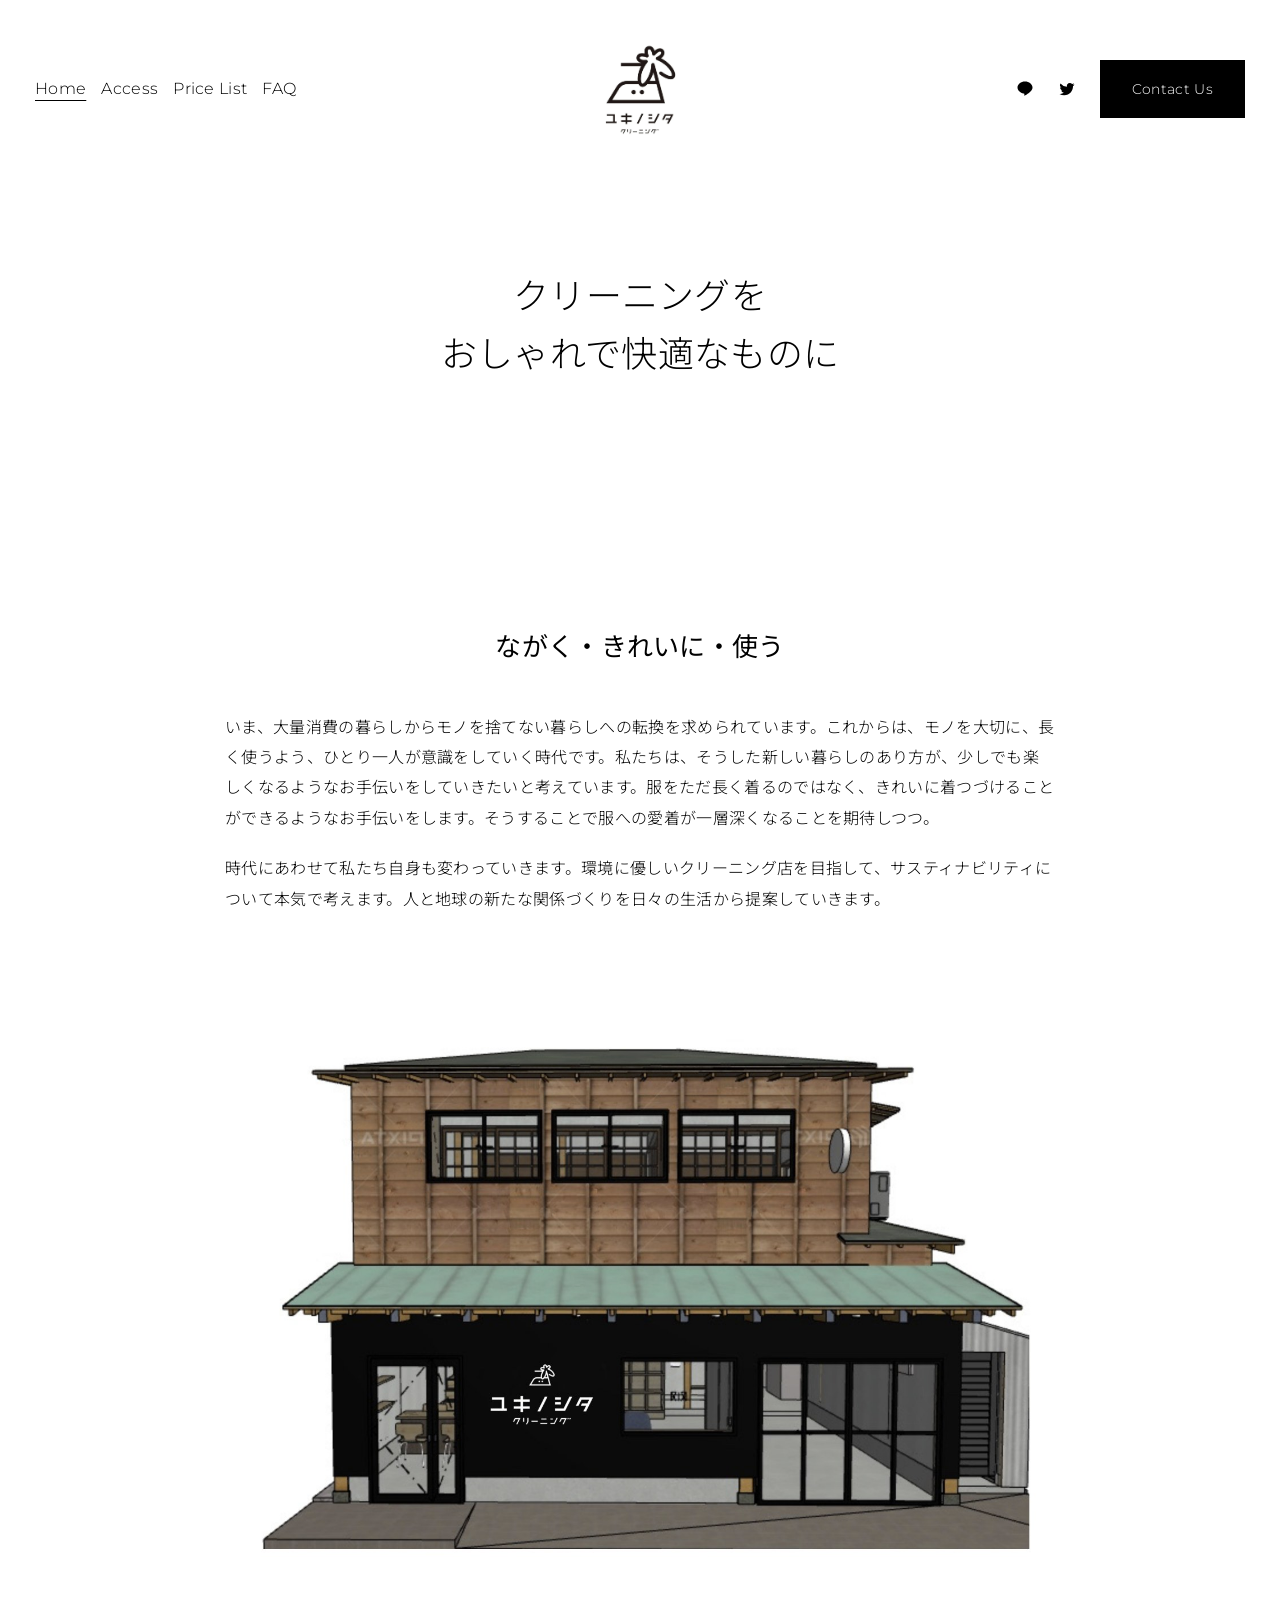
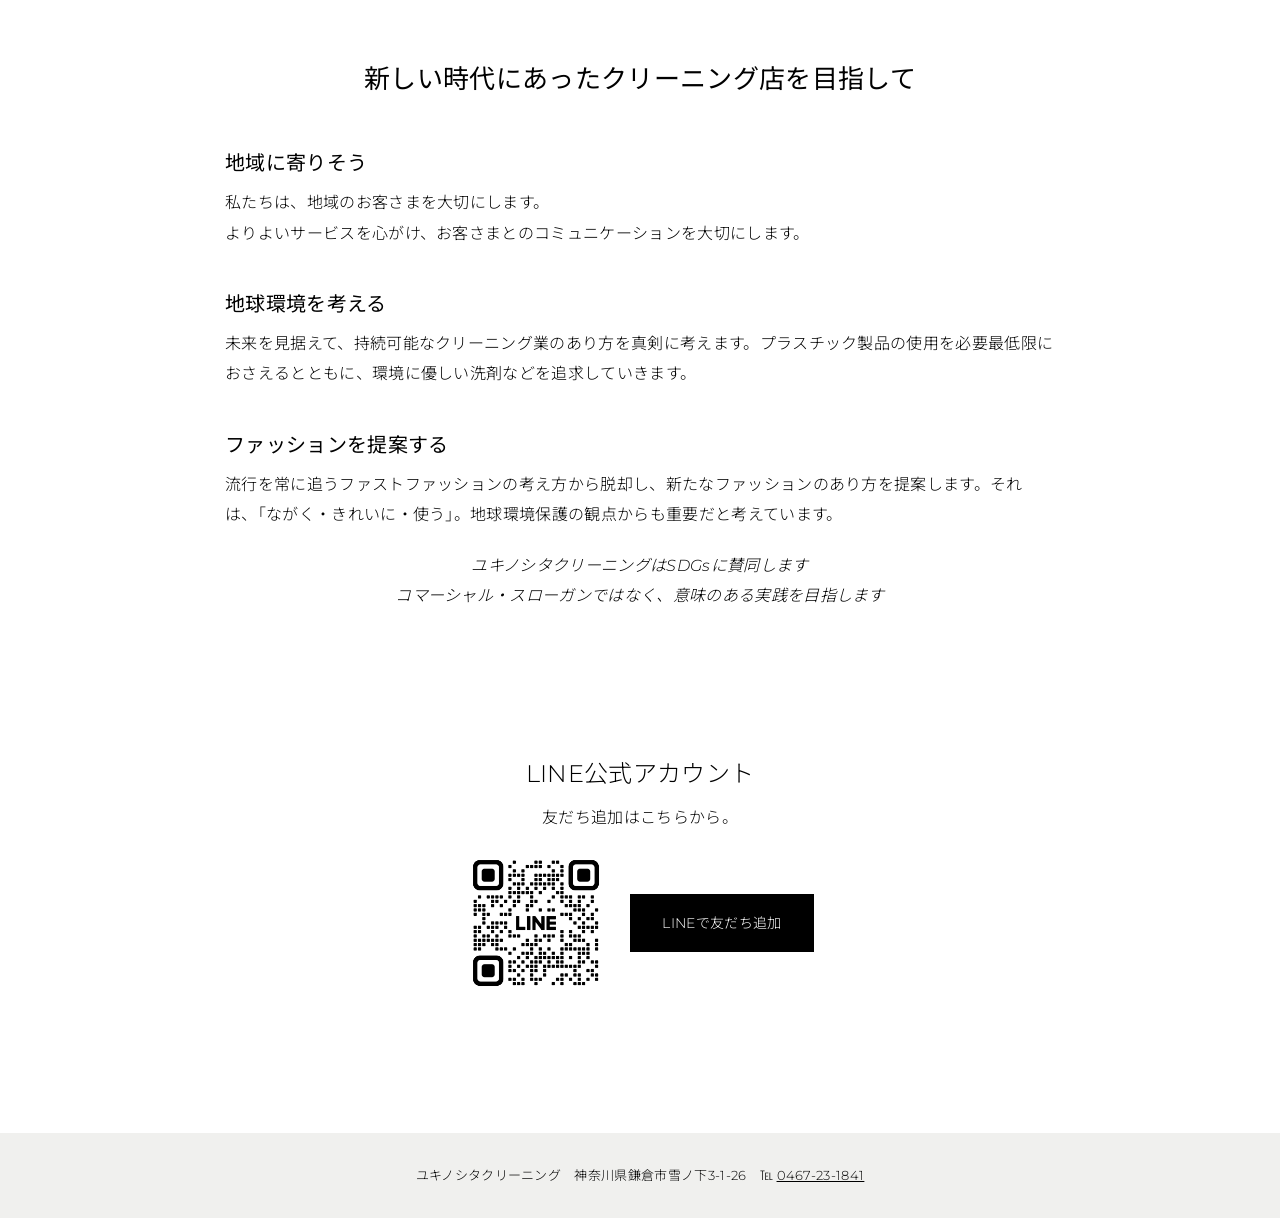
==== index.html @ 93b84c99 "Add files via upload" ====
<!doctype html>
<html lang="ja"><head><meta charset="utf-8"><meta name="viewport" content="width=device-width,initial-scale=1">
<title>ユキノシタクリーニング</title><meta name="description" content="鎌倉脇雪ノ下にあるクリーニング店. ユキノシタクリーニングのホームページです.">
<meta property="og:title" content="ユキノシタクリーニング"><meta property="og:site_name" content="ユキノシタクリーニング"><meta property="og:image" content="images/logo.jpg">
<link rel="preconnect" href="https://fonts.googleapis.com"><link rel="preconnect" href="https://fonts.gstatic.com" crossorigin>
<link href="https://fonts.googleapis.com/css2?family=Bodoni+Moda:wght@400&family=Montserrat:wght@300;400;600&family=Noto+Sans+JP:wght@300;400&display=swap" rel="stylesheet">
<link rel="stylesheet" href="assets/style.css"></head><body>
<header class="site-header"><nav class="site-nav"><a href="index.html" aria-current="page">Home</a><a href="access.html">Access</a><a href="price-list.html">Price List</a><a href="faq.html">FAQ</a></nav>
<a class="logo" href="index.html"><img src="images/logo.jpg" alt="ユキノシタクリーニング"></a>
<div class="header-right"><a class="tw" href="https://lin.ee/5aXbe80" aria-label="LINE" target="_blank" rel="noopener"><svg viewBox="0 0 24 24"><path d="M12 2C6.5 2 2 5.6 2 10c0 3.9 3.5 7.2 8.2 7.9.3.1.8.2.9.5.1.3.1.7 0 1l-.1.9c0 .3-.2 1 .9.5s5.9-3.5 8-6C21.300 13 22 11.600 22 10c0-4.400-4.500-8-10-8z"/></svg></a><a class="tw" href="https://twitter.com/Yukinoshita_Cl" aria-label="Twitter"><svg viewBox="0 0 24 24"><path d="M22 5.9c-.7.3-1.5.5-2.4.7.9-.5 1.5-1.3 1.8-2.3-.8.5-1.7.8-2.6 1a4.1 4.1 0 0 0-7 3.7A11.7 11.7 0 0 1 3.3 4.7a4.1 4.1 0 0 0 1.3 5.5c-.7 0-1.3-.2-1.9-.5 0 2 1.4 3.7 3.3 4.1-.6.2-1.2.2-1.8.1.5 1.6 2 2.8 3.8 2.9A8.2 8.2 0 0 1 2 18.5 11.6 11.6 0 0 0 8.3 20.3c7.5 0 11.7-6.3 11.7-11.7v-.5c.8-.6 1.5-1.3 2-2.2z"/></svg></a><a class="btn" href="contact.html">Contact Us</a></div></header>
<main><section class="hero"><h1>クリーニングを<br>おしゃれで快適なものに</h1></section>
<div class="about" style="padding-top:0"><h3>ながく・きれいに・使う</h3>
<p>いま、大量消費の暮らしからモノを捨てない暮らしへの転換を求められています。これからは、モノを大切に、長く使うよう、ひとり一人が意識をしていく時代です。私たちは、そうした新しい暮らしのあり方が、少しでも楽しくなるようなお手伝いをしていきたいと考えています。服をただ長く着るのではなく、きれいに着つづけることができるようなお手伝いをします。そうすることで服への愛着が一層深くなることを期待しつつ。</p>
<p>時代にあわせて私たち自身も変わっていきます。環境に優しいクリーニング店を目指して、サスティナビリティについて本気で考えます。人と地球の新たな関係づくりを日々の生活から提案していきます。</p>
<img src="images/about.jpg" alt="">
<h3>新しい時代にあったクリーニング店を目指して</h3>
<h4>地域に寄りそう</h4><p>私たちは、地域のお客さまを大切にします。<br>よりよいサービスを心がけ、お客さまとのコミュニケーションを大切にします。</p>
<h4>地球環境を考える</h4><p>未来を見据えて、持続可能なクリーニング業のあり方を真剣に考えます。プラスチック製品の使用を必要最低限におさえるとともに、環境に優しい洗剤などを追求していきます。</p>
<h4>ファッションを提案する</h4><p>流行を常に追うファストファッションの考え方から脱却し、新たなファッションのあり方を提案します。それは、「ながく・きれいに・使う」。地球環境保護の観点からも重要だと考えています。</p>
<img onerror="this.style.display='none'" src="images/sdgs.png" alt="SDGs" style="max-width:420px">
<p class="note">ユキノシタクリーニングはSDGsに賛同します<br>コマーシャル・スローガンではなく、意味のある実践を目指します</p></div><section class="line-band"><h3>LINE公式アカウント</h3><p>友だち追加はこちらから。</p><p class="line-block"><img src="images/line-qr.png" alt="LINE友だち追加のQRコード" width="140" height="140"><a class="btn" href="https://lin.ee/5aXbe80" target="_blank" rel="noopener">LINEで友だち追加</a></p></section></main>
<footer class="site-footer simple"><p>ユキノシタクリーニング　神奈川県鎌倉市雪ノ下3-1-26　℡ <a href="tel:0467231841">0467-23-1841</a></p></footer>
</body></html>
---- assets/style.css ----
:root{--fg:#000;--bg:#fff;--panel:#f0f0ee;--serif:"Bodoni Moda","Bodoni 72",Didot,"Noto Serif JP",serif;--sans:"Montserrat","Avenir Next",Avenir,"Hiragino Kaku Gothic ProN","Noto Sans JP",sans-serif}
*{box-sizing:border-box}
body{margin:0;background:var(--bg);color:var(--fg);font-family:var(--sans);font-weight:300;line-height:1.9;letter-spacing:.02em}
a{color:inherit}
.site-header{display:grid;grid-template-columns:1fr auto 1fr;align-items:center;padding:34px 35px}
.site-nav a{margin-right:15px;text-decoration:none;font-size:16px}
.site-nav a[aria-current=page]{text-decoration:underline;text-underline-offset:6px}
.logo img{height:110px;width:auto;display:block}
.header-right{display:flex;justify-content:flex-end;align-items:center;gap:24px}
.btn{display:inline-block;background:#000;color:#fff;padding:0 32px;line-height:58px;font-size:14px;text-decoration:none;border:0;cursor:pointer;font-family:inherit}
.tw svg{width:18px;height:18px;fill:#000;display:block}
.hero{text-align:center;padding:90px 20px 200px}
.hero h1{font-weight:300;font-size:clamp(26px,3.4vw,36px);line-height:1.6;margin:0}
h2.title{font-family:var(--serif);font-weight:400;font-size:clamp(32px,4vw,44px);text-align:center;margin:0 0 70px}
.wrap{padding:0 35px;max-width:1300px;margin:0 auto}
.cards{display:grid;grid-template-columns:repeat(auto-fill,minmax(300px,1fr));gap:40px;margin-bottom:120px}
.card{background:var(--panel);text-align:center;padding:40px 0 30px}
.card img{width:100%;display:block}
.card h3{font-weight:300;font-size:26px;margin:28px 20px 12px}
.card p{margin:0 28px;font-size:16px}
.page-title{padding:120px 20px 150px}
.cols2{display:grid;grid-template-columns:1fr 1fr;gap:60px;padding-bottom:160px}
.cols2 h3{font-weight:300;font-size:22px;margin:0 0 10px}
.cols2 p{margin:0;font-size:15px}
.about{max-width:900px;margin:0 auto;padding:60px 35px 100px}
.about h3{font-weight:400;font-size:26px;text-align:center;margin:40px 0}
.about h4{font-weight:400;font-size:20px;margin:36px 0 6px}
.about p{margin:0 0 20px}
.about img{max-width:100%;height:auto;display:block;margin:50px auto}
.about .note{font-style:italic;text-align:center}
.contact{display:grid;grid-template-columns:1fr 1fr;gap:70px;padding:60px 35px 140px;max-width:1300px;margin:0 auto}
.contact h1{font-family:var(--serif);font-weight:400;font-size:40px;margin:0 0 30px}
.contact b{font-weight:600}
form label{display:block;font-size:14px;margin:0 0 6px}
form label small{opacity:.6;margin-left:6px}
form input,form textarea{width:100%;border:1px solid #999;padding:12px;font:inherit;background:#fff;margin-bottom:24px}
form textarea{min-height:150px}
.row{display:grid;grid-template-columns:1fr 1fr;gap:16px}
.site-footer{background:var(--panel);padding:50px 35px 60px}
.footer-in{display:grid;grid-template-columns:1fr 1fr;gap:60px;max-width:1300px;margin:0 auto}
.site-footer h4{font-weight:300;font-size:18px;margin:0 0 14px}
.site-footer p{margin:0 0 26px;font-size:15px}
.map iframe{width:100%;height:340px;border:0;filter:grayscale(1)}
@media(max-width:800px){.site-header{grid-template-columns:1fr;gap:16px;justify-items:center}.header-right{justify-content:center}.cols2,.contact,.footer-in{grid-template-columns:1fr}.hero{padding-bottom:100px}}

.rows{list-style:none;margin:0 0 120px;padding:0;border-top:1px solid #000}
.row-item{display:grid;grid-template-columns:1fr 2fr;gap:40px;padding:36px 0;border-bottom:1px solid #000}
.row-item h3{font-weight:300;font-size:24px;margin:0}
.row-item p{margin:0 0 10px;font-size:16px}
@media(max-width:800px){.row-item{grid-template-columns:1fr;gap:12px}}

.access{display:grid;grid-template-columns:1fr 1fr;gap:60px;margin-bottom:80px}
.access h4{font-weight:300;font-size:18px;margin:0 0 10px}
.access p{margin:0 0 26px;font-size:15px}
.access .btn{line-height:48px;color:#fff}
.access .map iframe{width:100%;height:360px;border:0}
.site-footer.simple{padding:30px 35px;text-align:center}
.site-footer.simple p{margin:0;font-size:13px}
@media(max-width:800px){.access{grid-template-columns:1fr}}

.line-block{display:flex;align-items:center;gap:24px;flex-wrap:wrap}
.line-block img{display:block}
.line-band{text-align:center;padding:20px 20px 120px}
.line-band h3{font-weight:300;font-size:24px;margin:0 0 6px}
.line-band p{margin:0 0 20px}
.line-band .line-block{justify-content:center}

.faq .row-item h3{font-size:18px;line-height:1.7}
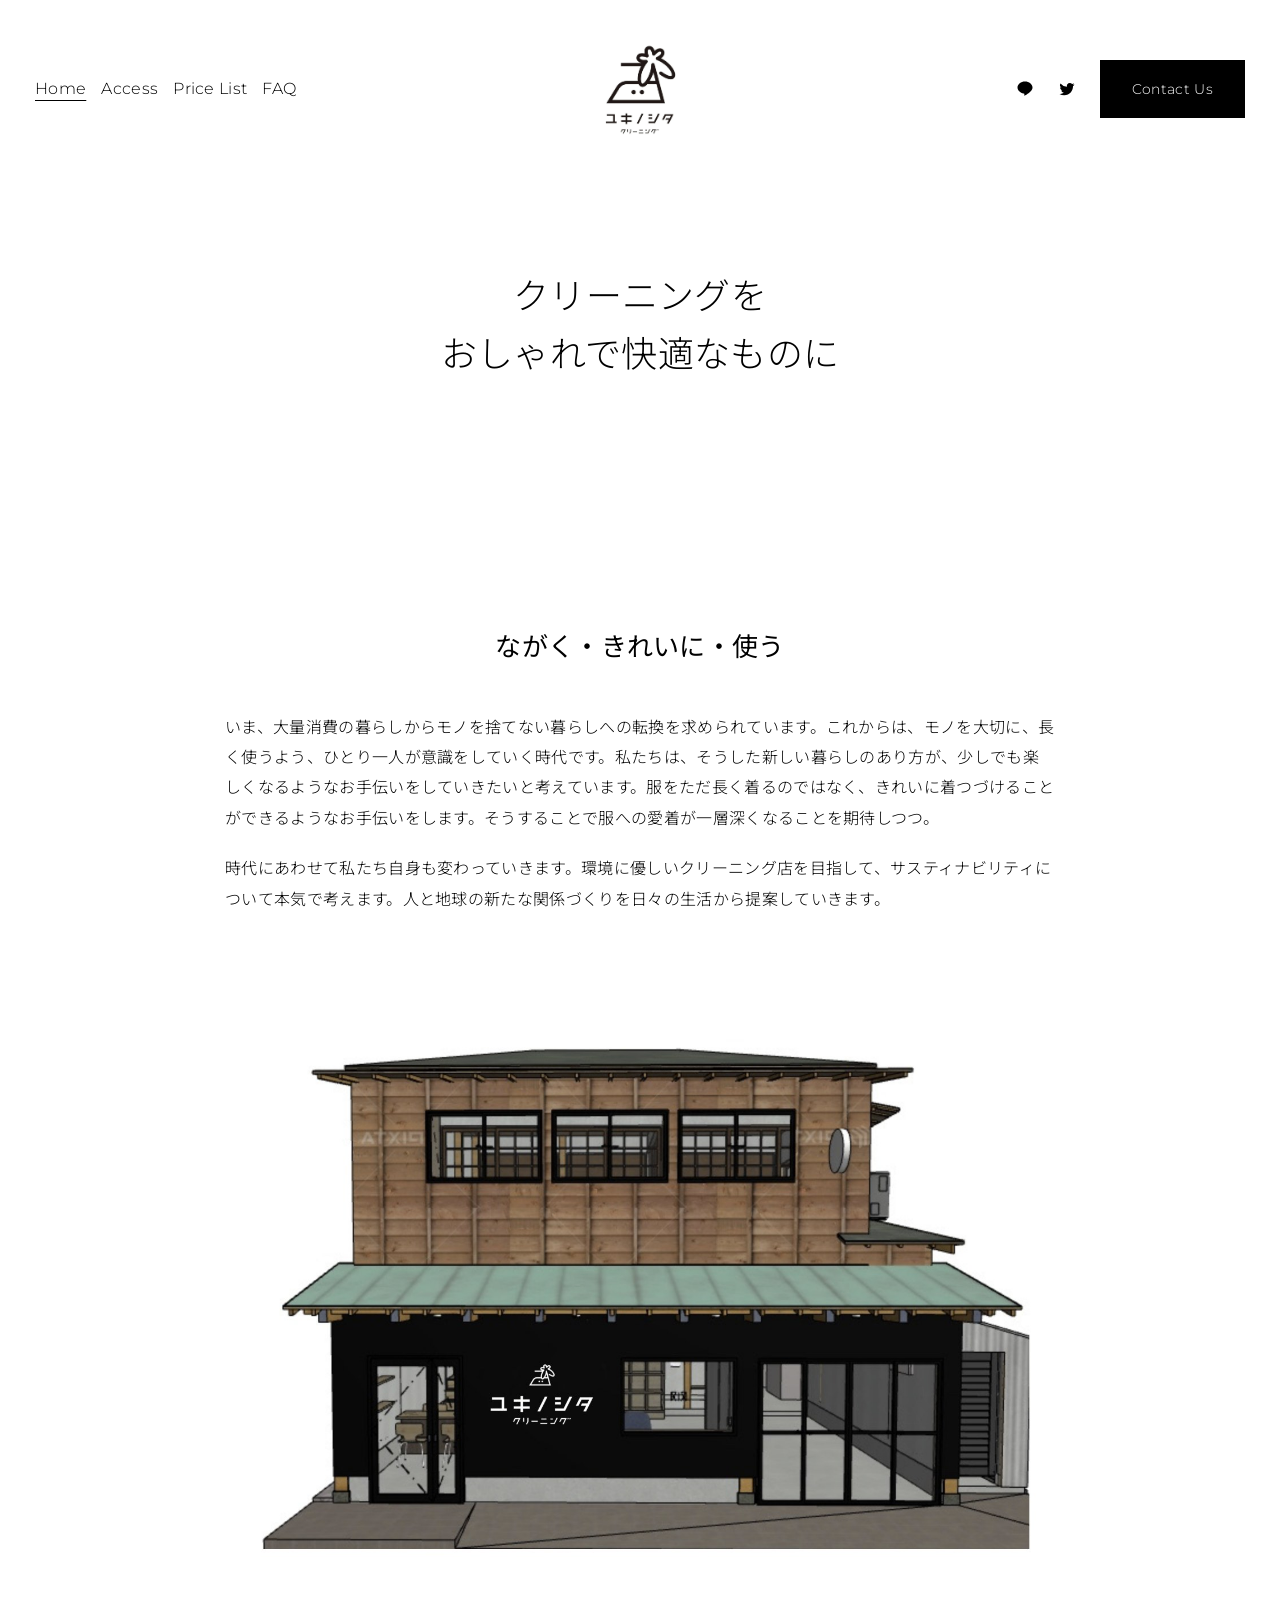
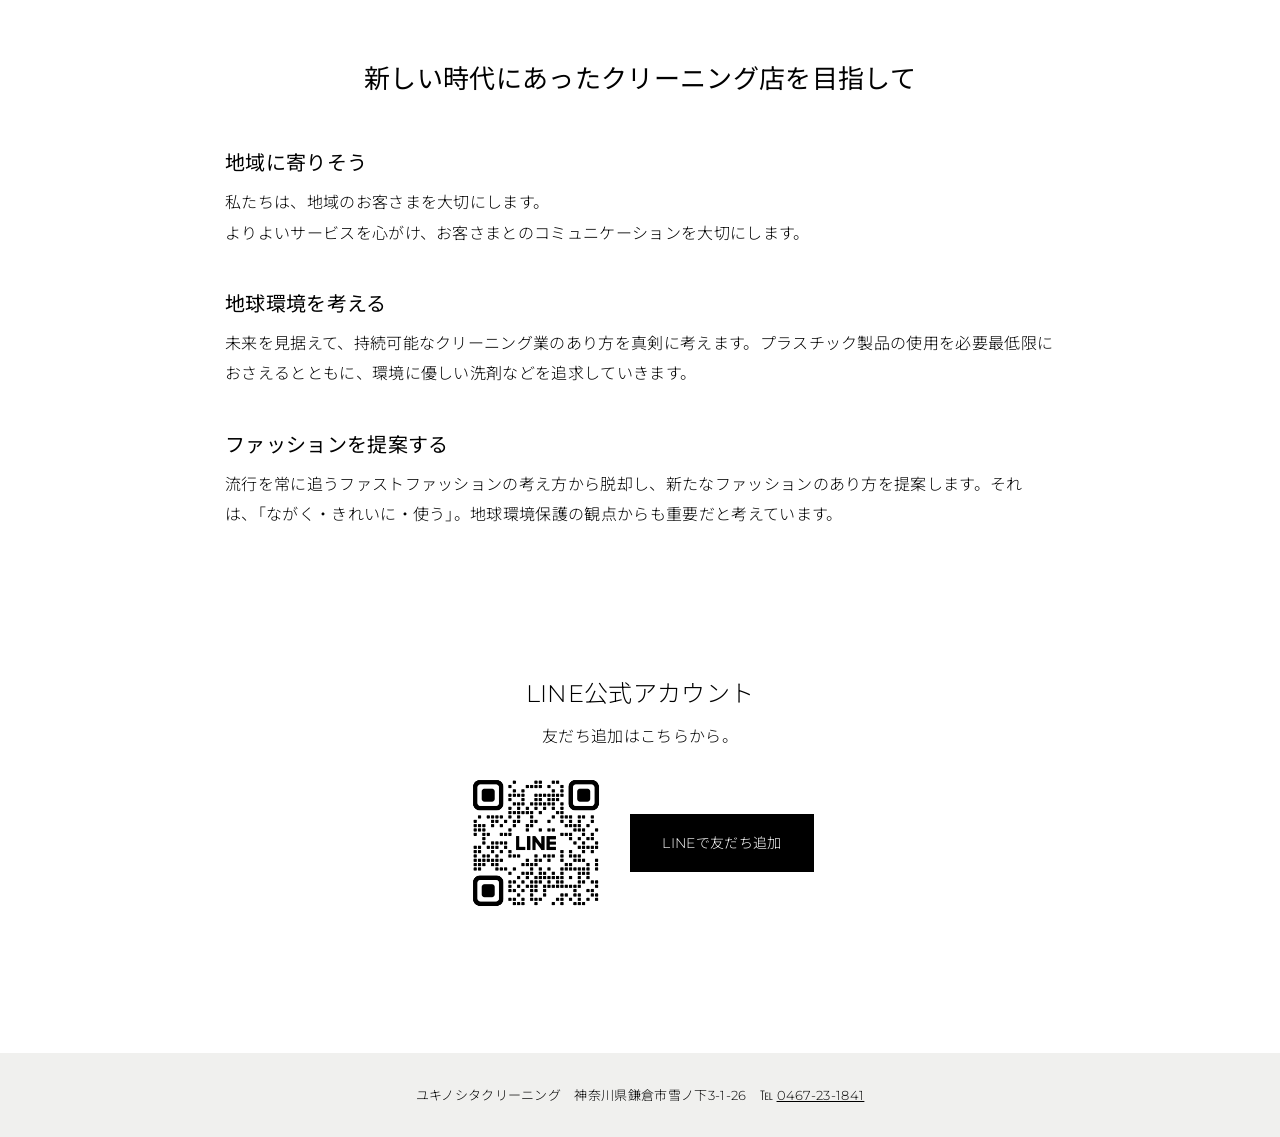
==== commit 62928323: "Update index.html" ====
--- a/index.html
+++ b/index.html
@@ -18,6 +18,6 @@
 <h4>地球環境を考える</h4><p>未来を見据えて、持続可能なクリーニング業のあり方を真剣に考えます。プラスチック製品の使用を必要最低限におさえるとともに、環境に優しい洗剤などを追求していきます。</p>
 <h4>ファッションを提案する</h4><p>流行を常に追うファストファッションの考え方から脱却し、新たなファッションのあり方を提案します。それは、「ながく・きれいに・使う」。地球環境保護の観点からも重要だと考えています。</p>
 <img onerror="this.style.display='none'" src="images/sdgs.png" alt="SDGs" style="max-width:420px">
-<p class="note">ユキノシタクリーニングはSDGsに賛同します<br>コマーシャル・スローガンではなく、意味のある実践を目指します</p></div><section class="line-band"><h3>LINE公式アカウント</h3><p>友だち追加はこちらから。</p><p class="line-block"><img src="images/line-qr.png" alt="LINE友だち追加のQRコード" width="140" height="140"><a class="btn" href="https://lin.ee/5aXbe80" target="_blank" rel="noopener">LINEで友だち追加</a></p></section></main>
+<p></p></p></div><section class="line-band"><h3>LINE公式アカウント</h3><p>友だち追加はこちらから。</p><p class="line-block"><img src="images/line-qr.png" alt="LINE友だち追加のQRコード" width="140" height="140"><a class="btn" href="https://lin.ee/5aXbe80" target="_blank" rel="noopener">LINEで友だち追加</a></p></section></main>
 <footer class="site-footer simple"><p>ユキノシタクリーニング　神奈川県鎌倉市雪ノ下3-1-26　℡ <a href="tel:0467231841">0467-23-1841</a></p></footer>
-</body></html>+</body></html>
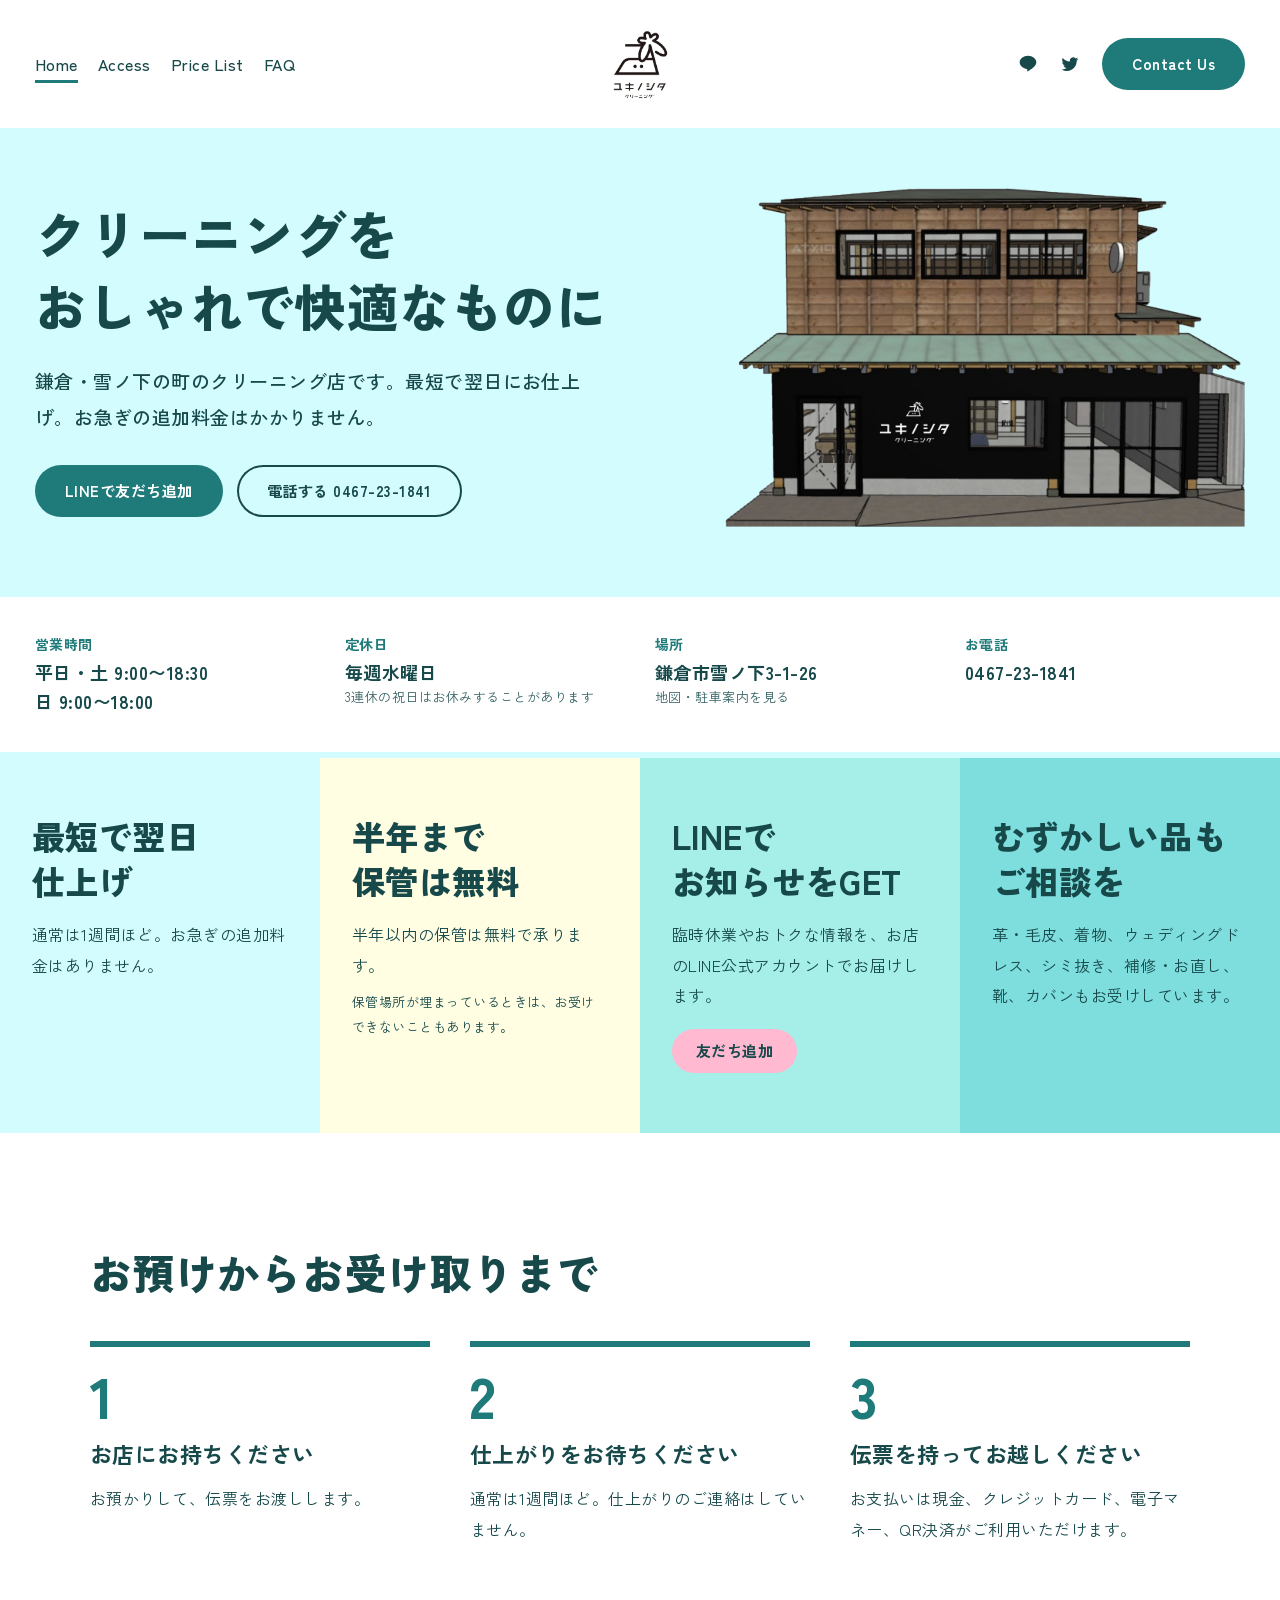
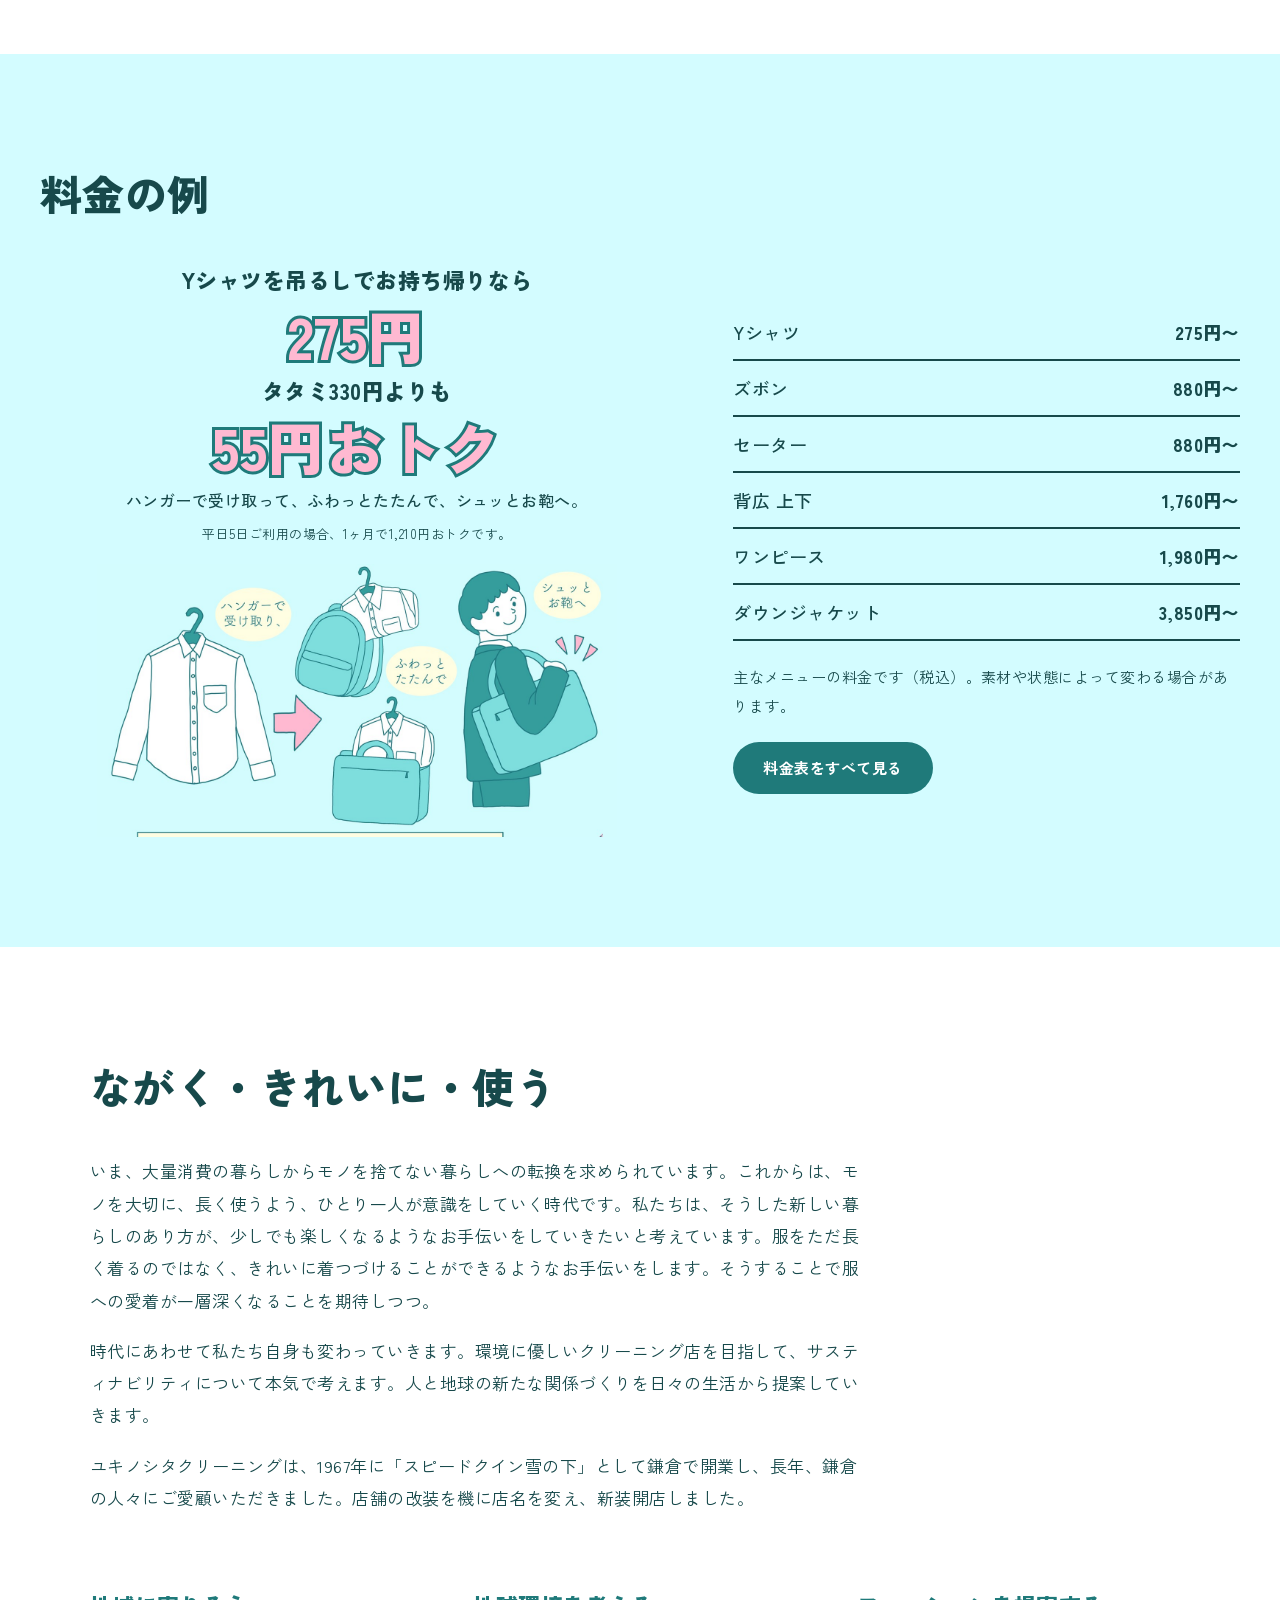
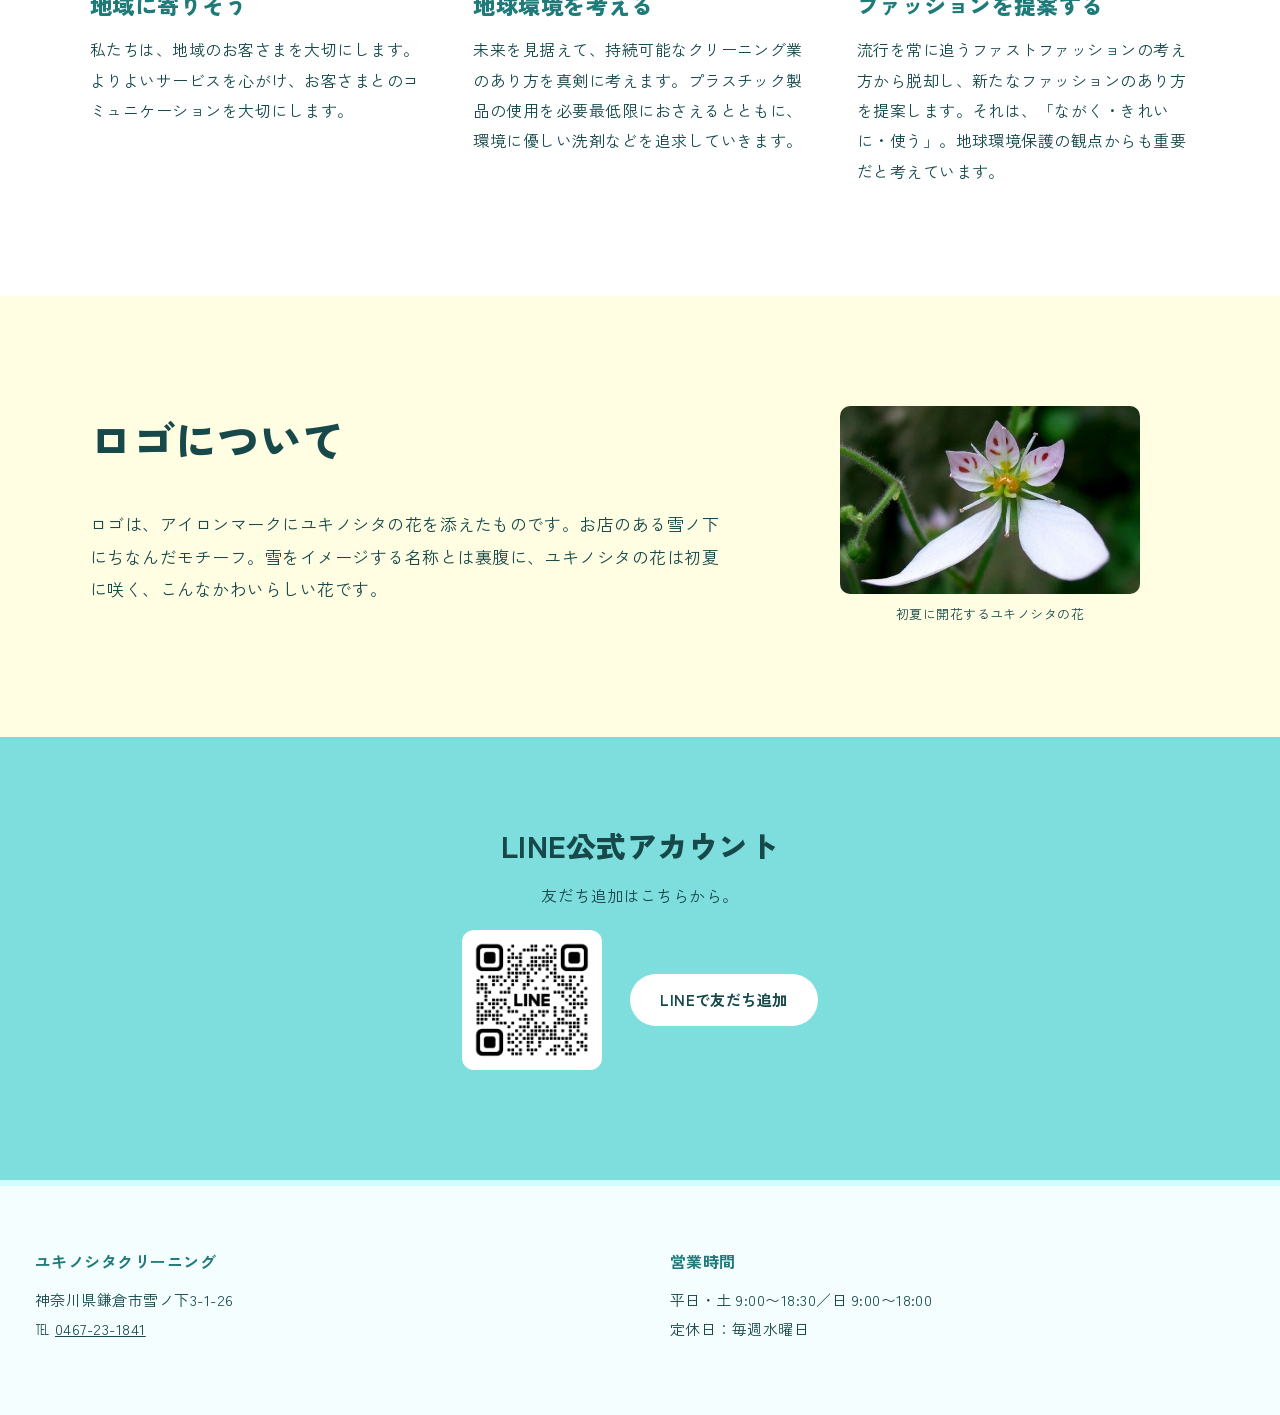
==== commit 6962e18c: "Add files via upload" ====
--- a/index.html
+++ b/index.html
@@ -1,23 +1,48 @@
 <!doctype html>
 <html lang="ja"><head><meta charset="utf-8"><meta name="viewport" content="width=device-width,initial-scale=1">
-<title>ユキノシタクリーニング</title><meta name="description" content="鎌倉脇雪ノ下にあるクリーニング店. ユキノシタクリーニングのホームページです.">
+<title>ユキノシタクリーニング｜鎌倉・雪ノ下のクリーニング店</title><meta name="description" content="鎌倉・雪ノ下のクリーニング店。最短翌日仕上げ、お急ぎの追加料金なし。Yシャツは吊るしでお持ち帰りなら275円（税込）。半年以内の保管は無料、大きなものはご相談ください。">
 <meta property="og:title" content="ユキノシタクリーニング"><meta property="og:site_name" content="ユキノシタクリーニング"><meta property="og:image" content="images/logo.jpg">
 <link rel="preconnect" href="https://fonts.googleapis.com"><link rel="preconnect" href="https://fonts.gstatic.com" crossorigin>
-<link href="https://fonts.googleapis.com/css2?family=Bodoni+Moda:wght@400&family=Montserrat:wght@300;400;600&family=Noto+Sans+JP:wght@300;400&display=swap" rel="stylesheet">
-<link rel="stylesheet" href="assets/style.css"></head><body>
+<link href="https://fonts.googleapis.com/css2?family=Zen+Kaku+Gothic+New:wght@400;500;700;900&display=swap" rel="stylesheet">
+<link rel="stylesheet" href="assets/style.css"><link rel="icon" href="favicon.ico" sizes="48x48"><link rel="icon" type="image/png" sizes="32x32" href="images/favicon-32.png"><link rel="apple-touch-icon" href="images/apple-touch-icon.png"><script type="application/ld+json">{"@context": "https://schema.org", "@type": "DryCleaningOrLaundry", "name": "ユキノシタクリーニング", "telephone": "+81-467-23-1841", "address": {"@type": "PostalAddress", "addressCountry": "JP", "addressRegion": "神奈川県", "addressLocality": "鎌倉市", "streetAddress": "雪ノ下3-1-26"}, "geo": {"@type": "GeoCoordinates", "latitude": 35.322739, "longitude": 139.557242}, "openingHoursSpecification": [{"@type": "OpeningHoursSpecification", "dayOfWeek": ["Monday", "Tuesday", "Thursday", "Friday", "Saturday"], "opens": "09:00", "closes": "18:30"}, {"@type": "OpeningHoursSpecification", "dayOfWeek": "Sunday", "opens": "09:00", "closes": "18:00"}]}</script></head><body>
 <header class="site-header"><nav class="site-nav"><a href="index.html" aria-current="page">Home</a><a href="access.html">Access</a><a href="price-list.html">Price List</a><a href="faq.html">FAQ</a></nav>
 <a class="logo" href="index.html"><img src="images/logo.jpg" alt="ユキノシタクリーニング"></a>
 <div class="header-right"><a class="tw" href="https://lin.ee/5aXbe80" aria-label="LINE" target="_blank" rel="noopener"><svg viewBox="0 0 24 24"><path d="M12 2C6.5 2 2 5.6 2 10c0 3.9 3.5 7.2 8.2 7.9.3.1.8.2.9.5.1.3.1.7 0 1l-.1.9c0 .3-.2 1 .9.5s5.9-3.5 8-6C21.300 13 22 11.600 22 10c0-4.400-4.500-8-10-8z"/></svg></a><a class="tw" href="https://twitter.com/Yukinoshita_Cl" aria-label="Twitter"><svg viewBox="0 0 24 24"><path d="M22 5.9c-.7.3-1.5.5-2.4.7.9-.5 1.5-1.3 1.8-2.3-.8.5-1.7.8-2.6 1a4.1 4.1 0 0 0-7 3.7A11.7 11.7 0 0 1 3.3 4.7a4.1 4.1 0 0 0 1.3 5.5c-.7 0-1.3-.2-1.9-.5 0 2 1.4 3.7 3.3 4.1-.6.2-1.2.2-1.8.1.5 1.6 2 2.8 3.8 2.9A8.2 8.2 0 0 1 2 18.5 11.6 11.6 0 0 0 8.3 20.3c7.5 0 11.7-6.3 11.7-11.7v-.5c.8-.6 1.5-1.3 2-2.2z"/></svg></a><a class="btn" href="contact.html">Contact Us</a></div></header>
-<main><section class="hero"><h1>クリーニングを<br>おしゃれで快適なものに</h1></section>
-<div class="about" style="padding-top:0"><h3>ながく・きれいに・使う</h3>
-<p>いま、大量消費の暮らしからモノを捨てない暮らしへの転換を求められています。これからは、モノを大切に、長く使うよう、ひとり一人が意識をしていく時代です。私たちは、そうした新しい暮らしのあり方が、少しでも楽しくなるようなお手伝いをしていきたいと考えています。服をただ長く着るのではなく、きれいに着つづけることができるようなお手伝いをします。そうすることで服への愛着が一層深くなることを期待しつつ。</p>
+<main>
+<section class="hero"><div class="hero-in"><div>
+<h1>クリーニングを<br>おしゃれで快適なものに</h1>
+<p class="lead">鎌倉・雪ノ下の町のクリーニング店です。最短で翌日にお仕上げ。お急ぎの追加料金はかかりません。</p>
+<div class="cta"><a class="btn" href="https://lin.ee/5aXbe80" target="_blank" rel="noopener">LINEで友だち追加</a><a class="btn ghost" href="tel:0467231841">電話する 0467-23-1841</a></div></div>
+<figure><img src="images/shop.png" alt="ユキノシタクリーニングの外観。黒い壁に緑青色の屋根"></figure></div></section>
+<section class="strip" aria-label="お店の情報"><div class="strip-in">
+<div><h2>営業時間</h2><p>平日・土 9:00〜18:30<br>日 9:00〜18:00</p></div>
+<div><h2>定休日</h2><p>毎週水曜日<small>3連休の祝日はお休みすることがあります</small></p></div>
+<div><h2>場所</h2><p>鎌倉市雪ノ下3-1-26<small><a href="access.html">地図・駐車案内を見る</a></small></p></div>
+<div><h2>お電話</h2><p><a href="tel:0467231841">0467-23-1841</a></p></div></div></section>
+<section class="reasons" aria-label="ご利用のポイント">
+<div class="reason r1"><h3>最短で翌日<br>仕上げ</h3><p>通常は1週間ほど。お急ぎの追加料金はありません。</p></div>
+<div class="reason r2"><h3>半年まで<br>保管は無料</h3><p>半年以内の保管は無料で承ります。</p><small>保管場所が埋まっているときは、お受けできないこともあります。</small></div>
+<div class="reason r3"><h3>LINEで<br>お知らせをGET</h3><p>臨時休業やおトクな情報を、お店のLINE公式アカウントでお届けします。</p><a class="btn accent" href="https://lin.ee/5aXbe80" target="_blank" rel="noopener">友だち追加</a></div>
+<div class="reason r4"><h3>むずかしい品も<br>ご相談を</h3><p>革・毛皮、着物、ウェディングドレス、シミ抜き、補修・お直し、靴、カバンもお受けしています。</p></div></section>
+<section class="section"><div class="section-in"><h2>お預けからお受け取りまで</h2>
+<ol class="flow"><li><h3>お店にお持ちください</h3><p>お預かりして、伝票をお渡しします。</p></li>
+<li><h3>仕上がりをお待ちください</h3><p>通常は1週間ほど。仕上がりのご連絡はしていません。</p></li>
+<li><h3>伝票を持ってお越しください</h3><p>お支払いは現金、クレジットカード、電子マネー、QR決済がご利用いただけます。</p></li></ol></div></section>
+<section class="section price-sec"><div class="section-in"><h2>料金の例</h2><div class="pricegrid"><div class="deal">
+<h3>Yシャツを吊るしでお持ち帰りなら<span class="big">275円</span>タタミ330円よりも<span class="big">55円おトク</span></h3>
+<p>ハンガーで受け取って、ふわっとたたんで、シュッとお鞄へ。</p><small>平日5日ご利用の場合、1ヶ月で1,210円おトクです。</small>
+<img src="images/illust.jpg" alt="ハンガーで受け取ったYシャツをたたんで、お鞄に入れて持ち帰るイラスト" width="1414" height="740"></div>
+<div class="pricelist"><table class="mini"><tbody><tr><th scope='row'>Yシャツ</th><td>275円〜</td></tr><tr><th scope='row'>ズボン</th><td>880円〜</td></tr><tr><th scope='row'>セーター</th><td>880円〜</td></tr><tr><th scope='row'>背広 上下</th><td>1,760円〜</td></tr><tr><th scope='row'>ワンピース</th><td>1,980円〜</td></tr><tr><th scope='row'>ダウンジャケット</th><td>3,850円〜</td></tr></tbody></table><p>主なメニューの料金です（税込）。素材や状態によって変わる場合があります。</p><a class="btn" href="price-list.html">料金表をすべて見る</a></div></div></div></section>
+<section class="section"><div class="section-in"><h2>ながく・きれいに・使う</h2>
+<div class="story"><p>いま、大量消費の暮らしからモノを捨てない暮らしへの転換を求められています。これからは、モノを大切に、長く使うよう、ひとり一人が意識をしていく時代です。私たちは、そうした新しい暮らしのあり方が、少しでも楽しくなるようなお手伝いをしていきたいと考えています。服をただ長く着るのではなく、きれいに着つづけることができるようなお手伝いをします。そうすることで服への愛着が一層深くなることを期待しつつ。</p>
 <p>時代にあわせて私たち自身も変わっていきます。環境に優しいクリーニング店を目指して、サスティナビリティについて本気で考えます。人と地球の新たな関係づくりを日々の生活から提案していきます。</p>
-<img src="images/about.jpg" alt="">
-<h3>新しい時代にあったクリーニング店を目指して</h3>
-<h4>地域に寄りそう</h4><p>私たちは、地域のお客さまを大切にします。<br>よりよいサービスを心がけ、お客さまとのコミュニケーションを大切にします。</p>
-<h4>地球環境を考える</h4><p>未来を見据えて、持続可能なクリーニング業のあり方を真剣に考えます。プラスチック製品の使用を必要最低限におさえるとともに、環境に優しい洗剤などを追求していきます。</p>
-<h4>ファッションを提案する</h4><p>流行を常に追うファストファッションの考え方から脱却し、新たなファッションのあり方を提案します。それは、「ながく・きれいに・使う」。地球環境保護の観点からも重要だと考えています。</p>
-<img onerror="this.style.display='none'" src="images/sdgs.png" alt="SDGs" style="max-width:420px">
-<p></p></p></div><section class="line-band"><h3>LINE公式アカウント</h3><p>友だち追加はこちらから。</p><p class="line-block"><img src="images/line-qr.png" alt="LINE友だち追加のQRコード" width="140" height="140"><a class="btn" href="https://lin.ee/5aXbe80" target="_blank" rel="noopener">LINEで友だち追加</a></p></section></main>
-<footer class="site-footer simple"><p>ユキノシタクリーニング　神奈川県鎌倉市雪ノ下3-1-26　℡ <a href="tel:0467231841">0467-23-1841</a></p></footer>
-</body></html>
+<p>ユキノシタクリーニングは、1967年に「スピードクイン雪の下」として鎌倉で開業し、長年、鎌倉の人々にご愛顧いただきました。店舗の改装を機に店名を変え、新装開店しました。</p></div>
+<div class="values"><div><h3>地域に寄りそう</h3><p>私たちは、地域のお客さまを大切にします。よりよいサービスを心がけ、お客さまとのコミュニケーションを大切にします。</p></div>
+<div><h3>地球環境を考える</h3><p>未来を見据えて、持続可能なクリーニング業のあり方を真剣に考えます。プラスチック製品の使用を必要最低限におさえるとともに、環境に優しい洗剤などを追求していきます。</p></div>
+<div><h3>ファッションを提案する</h3><p>流行を常に追うファストファッションの考え方から脱却し、新たなファッションのあり方を提案します。それは、「ながく・きれいに・使う」。地球環境保護の観点からも重要だと考えています。</p></div></div></div></section>
+<section class="section logo-sec"><div class="section-in about-shop"><div><h2>ロゴについて</h2>
+<p>ロゴは、アイロンマークにユキノシタの花を添えたものです。お店のある雪ノ下にちなんだモチーフ。雪をイメージする名称とは裏腹に、ユキノシタの花は初夏に咲く、こんなかわいらしい花です。</p></div>
+<figure><img src="images/yukinoshita-flower.jpg" alt="白とピンクのユキノシタの花" width="538" height="337"><figcaption>初夏に開花するユキノシタの花</figcaption></figure></div></section>
+<section class="line-band"><h3>LINE公式アカウント</h3><p>友だち追加はこちらから。</p><p class="line-block"><img src="images/line-qr.png" alt="LINE友だち追加のQRコード" width="140" height="140"><a class="btn light" href="https://lin.ee/5aXbe80" target="_blank" rel="noopener">LINEで友だち追加</a></p></section></main>
+<footer class="site-footer"><div class="footer-in"><div><h4>ユキノシタクリーニング</h4><p>神奈川県鎌倉市雪ノ下3-1-26<br>℡ <a href="tel:0467231841">0467-23-1841</a></p></div><div><h4>営業時間</h4><p>平日・土 9:00〜18:30／日 9:00〜18:00<br>定休日：毎週水曜日</p></div></div></footer>
+</body></html>
--- a/assets/style.css
+++ b/assets/style.css
@@ -1,68 +1,138 @@
-:root{--fg:#000;--bg:#fff;--panel:#f0f0ee;--serif:"Bodoni Moda","Bodoni 72",Didot,"Noto Serif JP",serif;--sans:"Montserrat","Avenir Next",Avenir,"Hiragino Kaku Gothic ProN","Noto Sans JP",sans-serif}
+:root{--ink:#17494b;--roof:#d3fcff;--deep:#1f7a7a;--tint:#f4feff;--petal:#ffb9d1;--cedar:#fffee2;--sky:#7ededd;--white:#fff;--sans:"Zen Kaku Gothic New","Hiragino Kaku Gothic ProN","Noto Sans JP",sans-serif}
 *{box-sizing:border-box}
-body{margin:0;background:var(--bg);color:var(--fg);font-family:var(--sans);font-weight:300;line-height:1.9;letter-spacing:.02em}
+html{scroll-behavior:smooth}
+body{margin:0;background:var(--white);color:var(--ink);font-family:var(--sans);font-weight:400;line-height:1.9;letter-spacing:.03em}
 a{color:inherit}
-.site-header{display:grid;grid-template-columns:1fr auto 1fr;align-items:center;padding:34px 35px}
-.site-nav a{margin-right:15px;text-decoration:none;font-size:16px}
-.site-nav a[aria-current=page]{text-decoration:underline;text-underline-offset:6px}
-.logo img{height:110px;width:auto;display:block}
-.header-right{display:flex;justify-content:flex-end;align-items:center;gap:24px}
-.btn{display:inline-block;background:#000;color:#fff;padding:0 32px;line-height:58px;font-size:14px;text-decoration:none;border:0;cursor:pointer;font-family:inherit}
-.tw svg{width:18px;height:18px;fill:#000;display:block}
-.hero{text-align:center;padding:90px 20px 200px}
-.hero h1{font-weight:300;font-size:clamp(26px,3.4vw,36px);line-height:1.6;margin:0}
-h2.title{font-family:var(--serif);font-weight:400;font-size:clamp(32px,4vw,44px);text-align:center;margin:0 0 70px}
+:focus-visible{outline:3px solid var(--deep);outline-offset:3px}
+/* header */
+.site-header{display:grid;grid-template-columns:1fr auto 1fr;align-items:center;padding:22px 35px}
+.site-nav a{margin-right:20px;text-decoration:none;font-size:16px;font-weight:500;padding-bottom:4px}
+.site-nav a:hover{border-bottom:3px solid var(--roof)}
+.site-nav a[aria-current=page]{border-bottom:3px solid var(--deep)}
+.logo img{height:84px;width:auto;display:block}
+.header-right{display:flex;justify-content:flex-end;align-items:center;gap:22px}
+.tw svg{width:20px;height:20px;fill:var(--ink);display:block}
+.btn{display:inline-block;background:var(--deep);color:#fff;padding:0 30px;line-height:52px;font-size:15px;font-weight:700;text-decoration:none;border:0;border-radius:999px;cursor:pointer;font-family:inherit;transition:background .2s}
+.btn:hover{background:var(--ink)}
+.btn.ghost{background:transparent;color:var(--ink);box-shadow:inset 0 0 0 2px var(--ink)}
+.btn.ghost:hover{background:var(--ink);color:#fff}
+.btn.light{background:#fff;color:var(--ink)}
+.btn.light:hover{background:var(--ink);color:#fff}
+/* home hero */
+.hero{background:var(--roof);padding:60px 35px 150px;clip-path:polygon(0 0,100% 0,100% 100%,0 calc(100% - 70px))}
+.hero-in{max-width:1300px;margin:0 auto;display:grid;grid-template-columns:1.25fr 1fr;gap:40px;align-items:center}
+.hero h1{font-weight:900;font-size:clamp(30px,4vw,52px);line-height:1.4;word-break:keep-all;overflow-wrap:anywhere;margin:0 0 22px;letter-spacing:.02em}
+.hero .lead{font-size:clamp(16px,1.6vw,19px);font-weight:500;margin:0 0 30px;max-width:30em}
+.hero .cta{display:flex;flex-wrap:wrap;gap:14px}
+.hero figure{margin:0}
+.hero img{width:100%;height:auto;display:block}
+.hero figcaption{font-size:12px;text-align:right;margin-top:18px}
+/* info strip */
+.strip{background:#fff;color:var(--ink);border-bottom:6px solid var(--roof);margin-top:-70px;position:relative;padding:34px 35px 36px}
+.strip-in{max-width:1300px;margin:0 auto;display:grid;grid-template-columns:repeat(4,1fr);gap:30px}
+.strip h2{font-size:14px;font-weight:700;margin:0;color:var(--deep)}
+.strip p{margin:0;font-size:18px;font-weight:700;line-height:1.6}
+.strip a{text-decoration:none}
+.strip small{display:block;font-size:13px;font-weight:400;opacity:.85}
+/* reasons */
+.reasons{display:grid;grid-template-columns:repeat(4,1fr)}
+.reason{padding:56px 32px 60px}
+.reason h3{font-size:clamp(24px,2.6vw,34px);line-height:1.35;font-weight:900;margin:0 0 16px}
+.reason p{margin:0;font-size:16px}
+.reason small{display:block;margin-top:10px;font-size:13px}
+.r1{background:var(--roof)}.r2{background:var(--cedar)}.r3{background:#a6efe8}.r4{background:var(--sky)}
+/* sections */
+.section{padding:110px 35px}
+.section-in{max-width:1100px;margin:0 auto}
+.section h2{font-size:clamp(28px,3.4vw,42px);font-weight:900;line-height:1.4;margin:0 0 40px}
+.tintbg{background:var(--tint)}
+.flow{list-style:none;margin:0;padding:0;display:grid;grid-template-columns:repeat(3,1fr);gap:40px;counter-reset:s}
+.flow li{counter-increment:s;border-top:6px solid var(--deep);padding-top:20px}
+.flow li:before{content:counter(s);display:block;font-size:56px;font-weight:900;line-height:1;color:var(--deep);margin-bottom:10px}
+.flow h3{font-size:22px;margin:0 0 8px}
+.flow p{margin:0;font-size:16px}
+.pricerow{display:grid;grid-template-columns:1.3fr 1fr;gap:70px;align-items:start}
+.mini{width:100%;border-collapse:collapse;font-size:18px}
+.mini th,.mini td{padding:.55em 0;border-bottom:2px solid var(--ink);font-weight:500;text-align:left}
+.mini td{text-align:right;font-weight:900;white-space:nowrap}
+.pricerow p{margin:0 0 24px}
+.values{display:grid;grid-template-columns:repeat(3,1fr);gap:50px}
+.values h3{font-size:22px;font-weight:900;color:var(--deep);margin:0 0 8px}
+.values p{margin:0;font-size:16px}
+.story{max-width:46em;margin:0 0 70px;font-size:17px}
+.story p{margin:0 0 18px}
+/* line band */
+.line-band{background:var(--sky);padding:80px 35px 90px;text-align:center}
+.line-band h3{font-weight:900;font-size:30px;margin:0 0 6px}
+.line-band p{margin:0 0 20px}
+.line-block{display:flex;align-items:center;gap:28px;flex-wrap:wrap;justify-content:center}
+.line-block img{display:block;background:#fff;padding:8px;border-radius:12px}
+/* inner pages */
+h2.title{font-weight:900;font-size:clamp(34px,4.4vw,52px);text-align:center;margin:0 0 70px;letter-spacing:.04em}
+.page-title{background:var(--tint);border-bottom:8px solid var(--roof);padding:80px 20px 80px;margin-bottom:80px}
 .wrap{padding:0 35px;max-width:1300px;margin:0 auto}
-.cards{display:grid;grid-template-columns:repeat(auto-fill,minmax(300px,1fr));gap:40px;margin-bottom:120px}
-.card{background:var(--panel);text-align:center;padding:40px 0 30px}
-.card img{width:100%;display:block}
-.card h3{font-weight:300;font-size:26px;margin:28px 20px 12px}
-.card p{margin:0 28px;font-size:16px}
-.page-title{padding:120px 20px 150px}
-.cols2{display:grid;grid-template-columns:1fr 1fr;gap:60px;padding-bottom:160px}
-.cols2 h3{font-weight:300;font-size:22px;margin:0 0 10px}
-.cols2 p{margin:0;font-size:15px}
-.about{max-width:900px;margin:0 auto;padding:60px 35px 100px}
-.about h3{font-weight:400;font-size:26px;text-align:center;margin:40px 0}
-.about h4{font-weight:400;font-size:20px;margin:36px 0 6px}
-.about p{margin:0 0 20px}
-.about img{max-width:100%;height:auto;display:block;margin:50px auto}
-.about .note{font-style:italic;text-align:center}
+.rows{list-style:none;margin:0 0 120px;padding:0;border-top:4px solid var(--roof)}
+.row-item{display:grid;grid-template-columns:1fr 2fr;gap:40px;padding:36px 0;border-bottom:2px solid var(--tint)}
+.row-item h3{font-weight:900;font-size:24px;margin:0;color:var(--deep)}
+.row-item p{margin:0 0 10px;font-size:16px}
+.faq .row-item h3{font-size:18px;line-height:1.7}
+.access{display:grid;grid-template-columns:1fr 1fr;gap:60px;margin-bottom:100px}
+.access h4{font-weight:900;font-size:18px;margin:0 0 6px;color:var(--deep)}
+.access p{margin:0 0 26px;font-size:16px}
+.access .btn{line-height:48px;color:#fff}
+.access .map iframe{width:100%;height:380px;border:0;border-radius:6px}
 .contact{display:grid;grid-template-columns:1fr 1fr;gap:70px;padding:60px 35px 140px;max-width:1300px;margin:0 auto}
-.contact h1{font-family:var(--serif);font-weight:400;font-size:40px;margin:0 0 30px}
-.contact b{font-weight:600}
-form label{display:block;font-size:14px;margin:0 0 6px}
-form label small{opacity:.6;margin-left:6px}
-form input,form textarea{width:100%;border:1px solid #999;padding:12px;font:inherit;background:#fff;margin-bottom:24px}
+.contact h1{font-weight:900;font-size:40px;margin:0 0 30px}
+.contact b{font-weight:700}
+form label{display:block;font-size:14px;margin:0 0 6px;font-weight:500}
+form label small{opacity:.7;margin-left:6px}
+form input,form textarea{width:100%;border:2px solid var(--ink);border-radius:6px;padding:12px;font:inherit;background:#fff;margin-bottom:24px}
 form textarea{min-height:150px}
 .row{display:grid;grid-template-columns:1fr 1fr;gap:16px}
-.site-footer{background:var(--panel);padding:50px 35px 60px}
+.price{width:100%;border-collapse:collapse}
+.price th,.price td{padding:.35em 0;font-size:16px;font-weight:400;border-bottom:1px solid #cfe1d9}
+.price tr:last-child th,.price tr:last-child td{border-bottom:0}
+.price th{text-align:left}
+.price td{text-align:right;white-space:nowrap;font-variant-numeric:tabular-nums;font-weight:700}
+/* footer */
+.site-footer{background:var(--tint);color:var(--ink);border-top:6px solid var(--roof);padding:60px 35px 50px}
 .footer-in{display:grid;grid-template-columns:1fr 1fr;gap:60px;max-width:1300px;margin:0 auto}
-.site-footer h4{font-weight:300;font-size:18px;margin:0 0 14px}
-.site-footer p{margin:0 0 26px;font-size:15px}
-.map iframe{width:100%;height:340px;border:0;filter:grayscale(1)}
-@media(max-width:800px){.site-header{grid-template-columns:1fr;gap:16px;justify-items:center}.header-right{justify-content:center}.cols2,.contact,.footer-in{grid-template-columns:1fr}.hero{padding-bottom:100px}}
+.site-footer h4{font-weight:700;font-size:16px;margin:0 0 10px;color:var(--deep)}
+.site-footer p{margin:0 0 22px;font-size:15px}
+.site-footer.simple{padding:28px 35px;text-align:center}
+.site-footer.simple p{margin:0;font-size:13px}
+@media(max-width:900px){.reasons,.strip-in{grid-template-columns:1fr 1fr}.flow,.values,.pricerow{grid-template-columns:1fr}.hero-in{grid-template-columns:1fr}.hero{padding-bottom:120px}}
+@media(max-width:800px){.site-header{grid-template-columns:1fr;gap:14px;justify-items:center;padding:18px}.header-right{justify-content:center}.row-item{grid-template-columns:1fr;gap:12px}.access,.contact,.footer-in{grid-template-columns:1fr}.section{padding:70px 22px}.reasons,.strip-in{grid-template-columns:1fr}.strip{padding:30px 22px}.hero{padding:30px 22px 110px}.page-title{margin-bottom:50px}}
+@media(prefers-reduced-motion:reduce){*{transition:none!important;scroll-behavior:auto!important}}
 
-.rows{list-style:none;margin:0 0 120px;padding:0;border-top:1px solid #000}
-.row-item{display:grid;grid-template-columns:1fr 2fr;gap:40px;padding:36px 0;border-bottom:1px solid #000}
-.row-item h3{font-weight:300;font-size:24px;margin:0}
-.row-item p{margin:0 0 10px;font-size:16px}
-@media(max-width:800px){.row-item{grid-template-columns:1fr;gap:12px}}
+/* v4 */
+.hero{padding-bottom:140px}
+/*deal*/
+.cream{background:var(--cedar)}
+.about-shop{display:grid;grid-template-columns:1.3fr 1fr;gap:60px;align-items:center}
+.about-shop p{margin:0 0 18px;font-size:17px}
+.about-shop figure{margin:0}
+.about-shop img{width:100%;height:auto;display:block;border-radius:10px}
+.about-shop figcaption{font-size:13px;text-align:center;margin-top:8px}
 
-.access{display:grid;grid-template-columns:1fr 1fr;gap:60px;margin-bottom:80px}
-.access h4{font-weight:300;font-size:18px;margin:0 0 10px}
-.access p{margin:0 0 26px;font-size:15px}
-.access .btn{line-height:48px;color:#fff}
-.access .map iframe{width:100%;height:360px;border:0}
-.site-footer.simple{padding:30px 35px;text-align:center}
-.site-footer.simple p{margin:0;font-size:13px}
-@media(max-width:800px){.access{grid-template-columns:1fr}}
+@media(max-width:900px){.about-shop{grid-template-columns:1fr}}
 
-.line-block{display:flex;align-items:center;gap:24px;flex-wrap:wrap}
-.line-block img{display:block}
-.line-band{text-align:center;padding:20px 20px 120px}
-.line-band h3{font-weight:300;font-size:24px;margin:0 0 6px}
-.line-band p{margin:0 0 20px}
-.line-band .line-block{justify-content:center}
+.reason .btn{margin-top:18px;background:#fff;color:var(--ink);line-height:44px;padding:0 24px}
+.reason .btn:hover{background:var(--ink);color:#fff}
 
-.faq .row-item h3{font-size:18px;line-height:1.7}
+.price-sec{background:var(--roof)}
+.price-sec .section-in{max-width:1200px}
+.pricegrid{display:grid;grid-template-columns:1.25fr 1fr;gap:60px;align-items:center}
+.deal{text-align:center}
+.deal h3{font-weight:900;font-size:clamp(17px,1.8vw,22px);line-height:1.5;margin:0}
+.deal .big{display:block;font-weight:900;font-size:clamp(34px,4.6vw,58px);line-height:1.15;color:var(--petal);-webkit-text-stroke:6px var(--deep);paint-order:stroke fill;margin:.1em 0}
+.deal p{margin:0 0 6px;font-size:16px;font-weight:500}
+.deal small{display:block;font-size:13px}
+.deal img{display:block;width:100%;max-width:520px;height:auto;margin:18px auto 0}
+.pricelist p{margin:22px 0 22px;font-size:15px}
+.btn.accent{background:var(--petal);color:var(--ink)}
+.btn.accent:hover{background:var(--ink);color:#fff}
+.logo-sec{background:var(--cedar)}
+.about-shop{grid-template-columns:1.6fr 1fr}
+.about-shop figure{max-width:300px;justify-self:center}
+@media(max-width:900px){.pricegrid{grid-template-columns:1fr}}
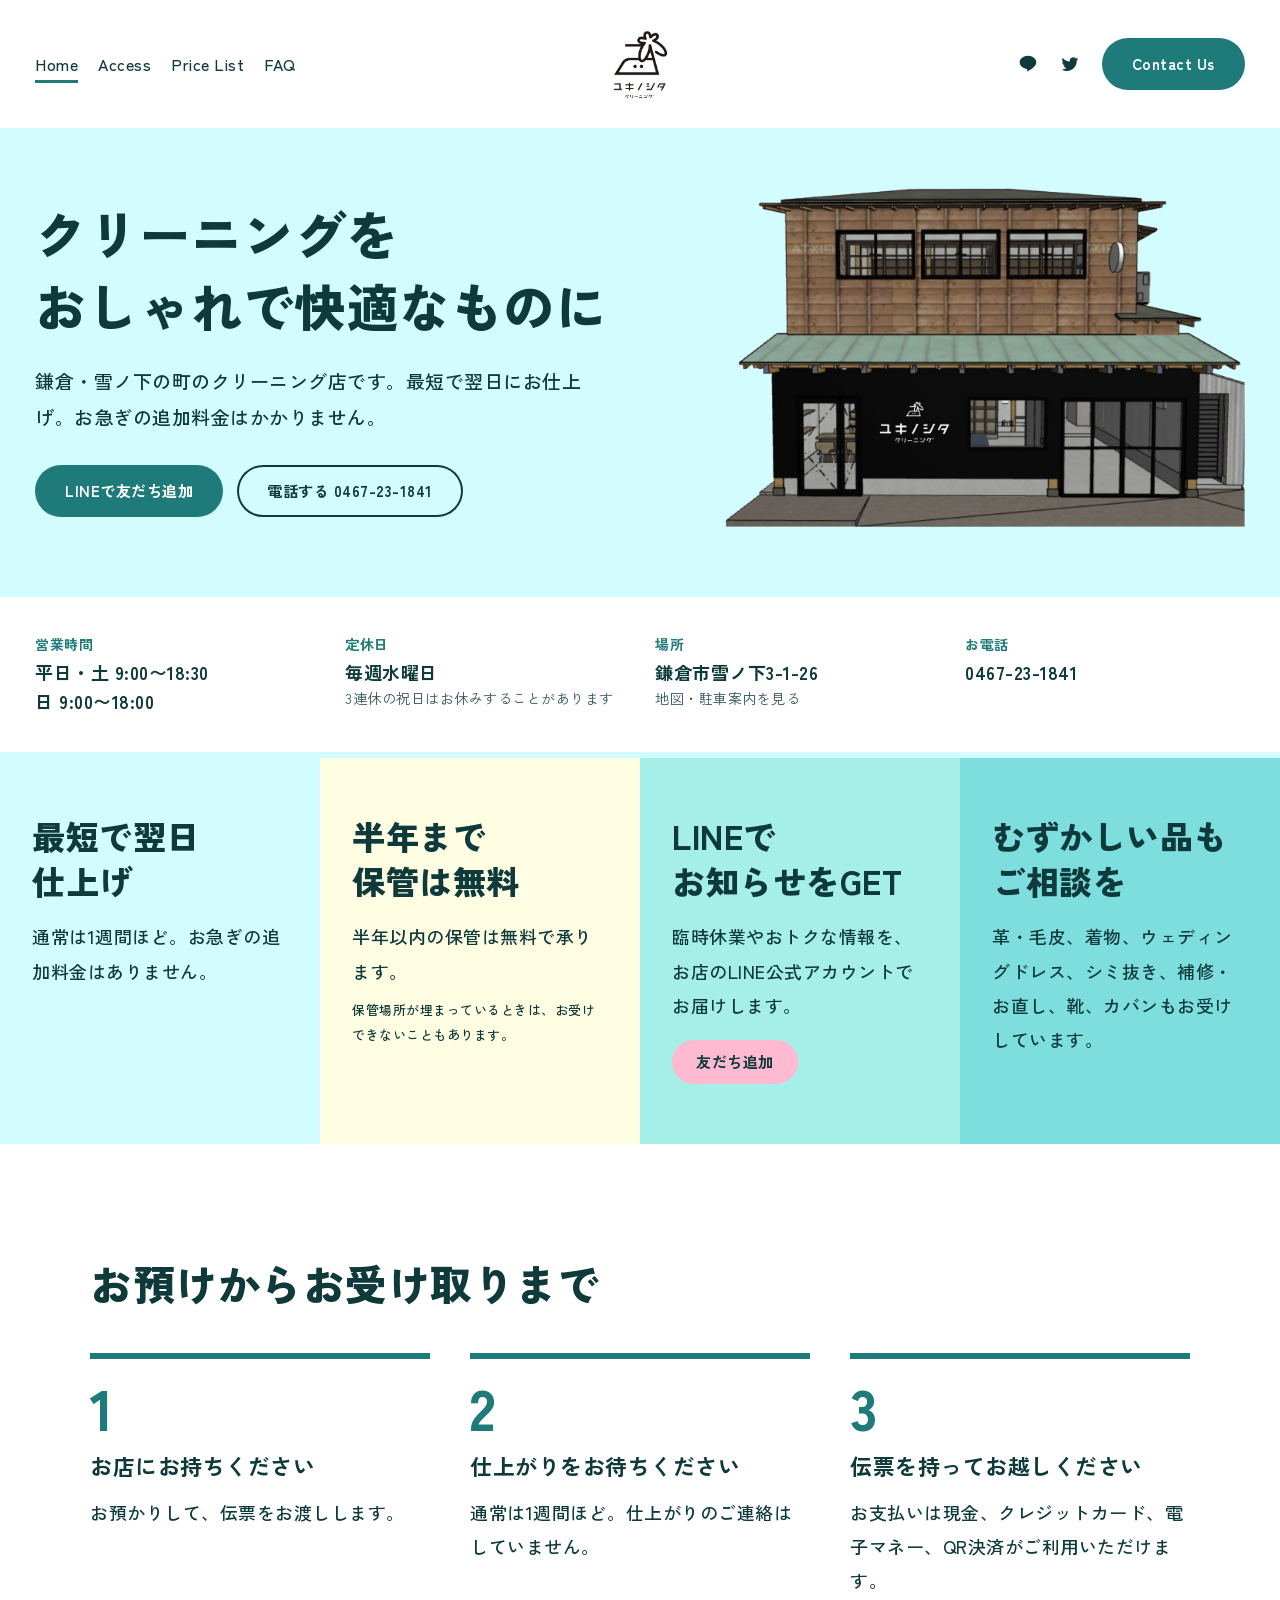
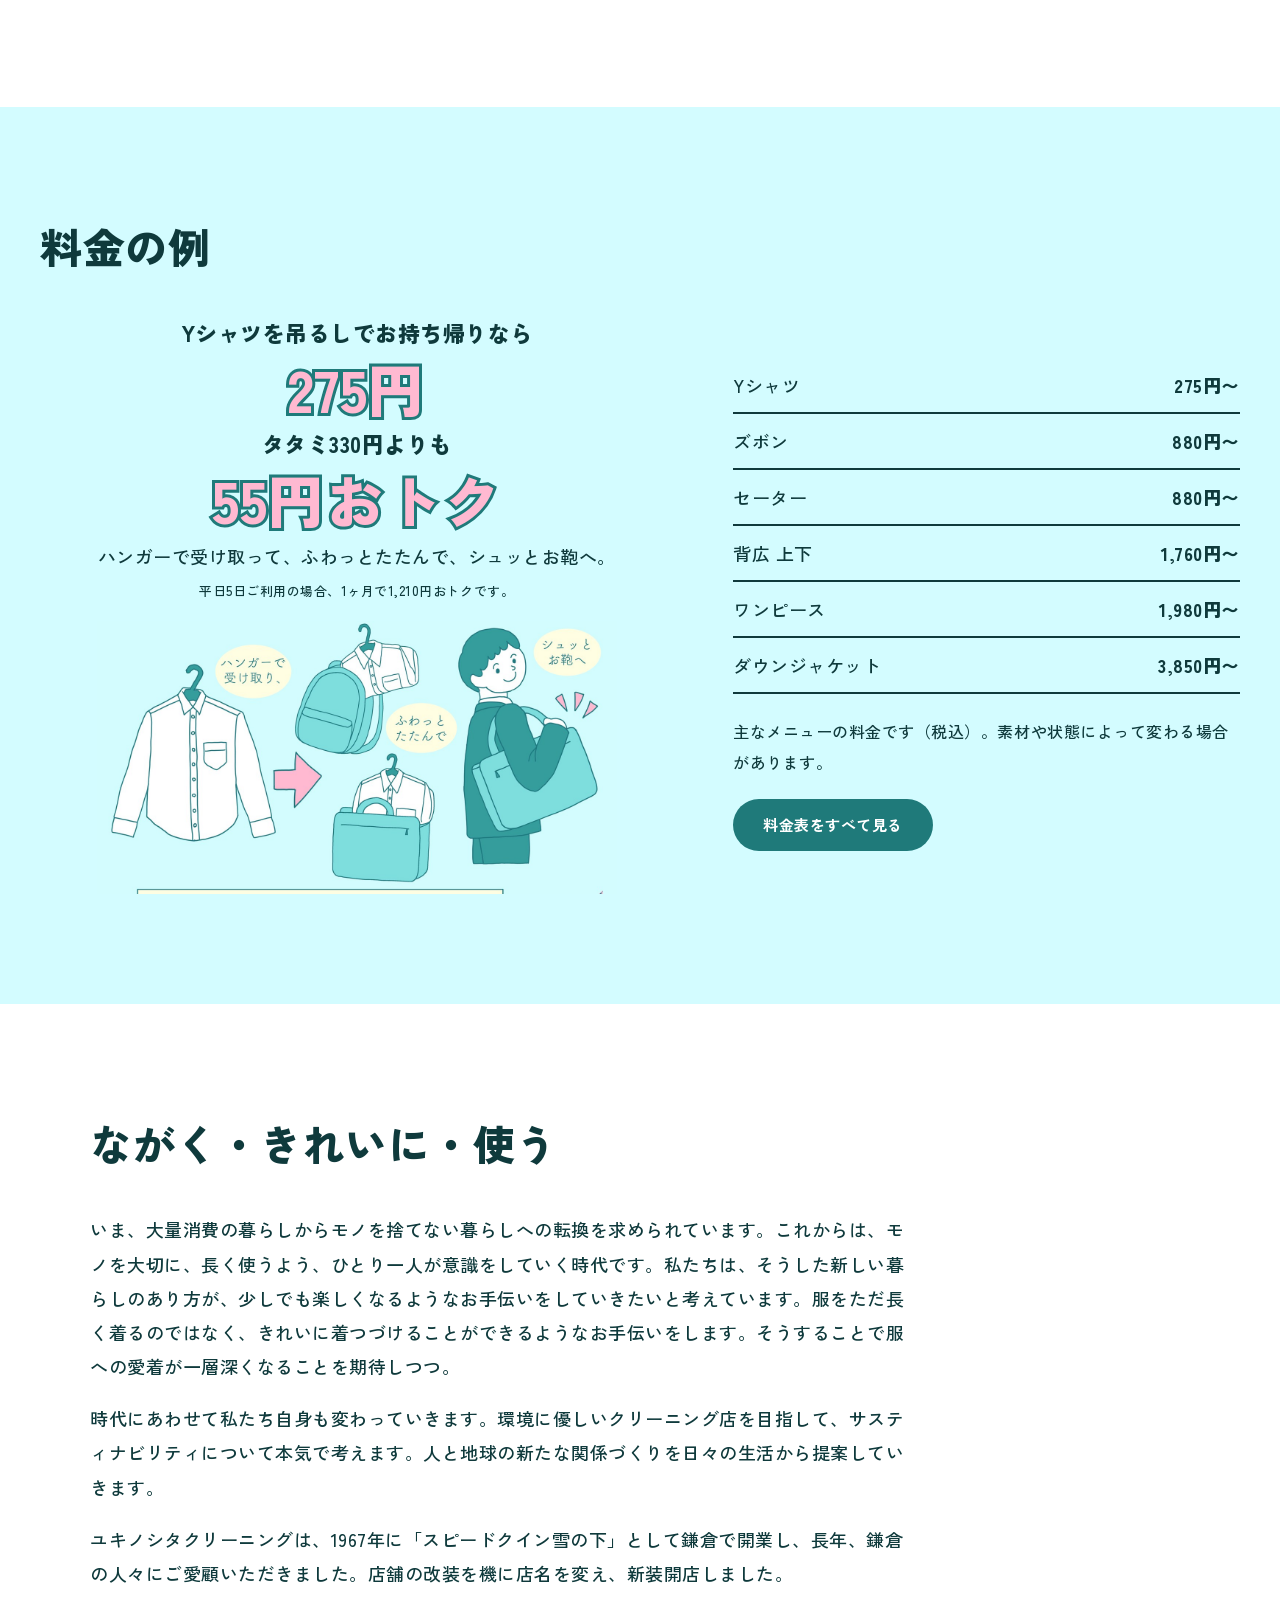
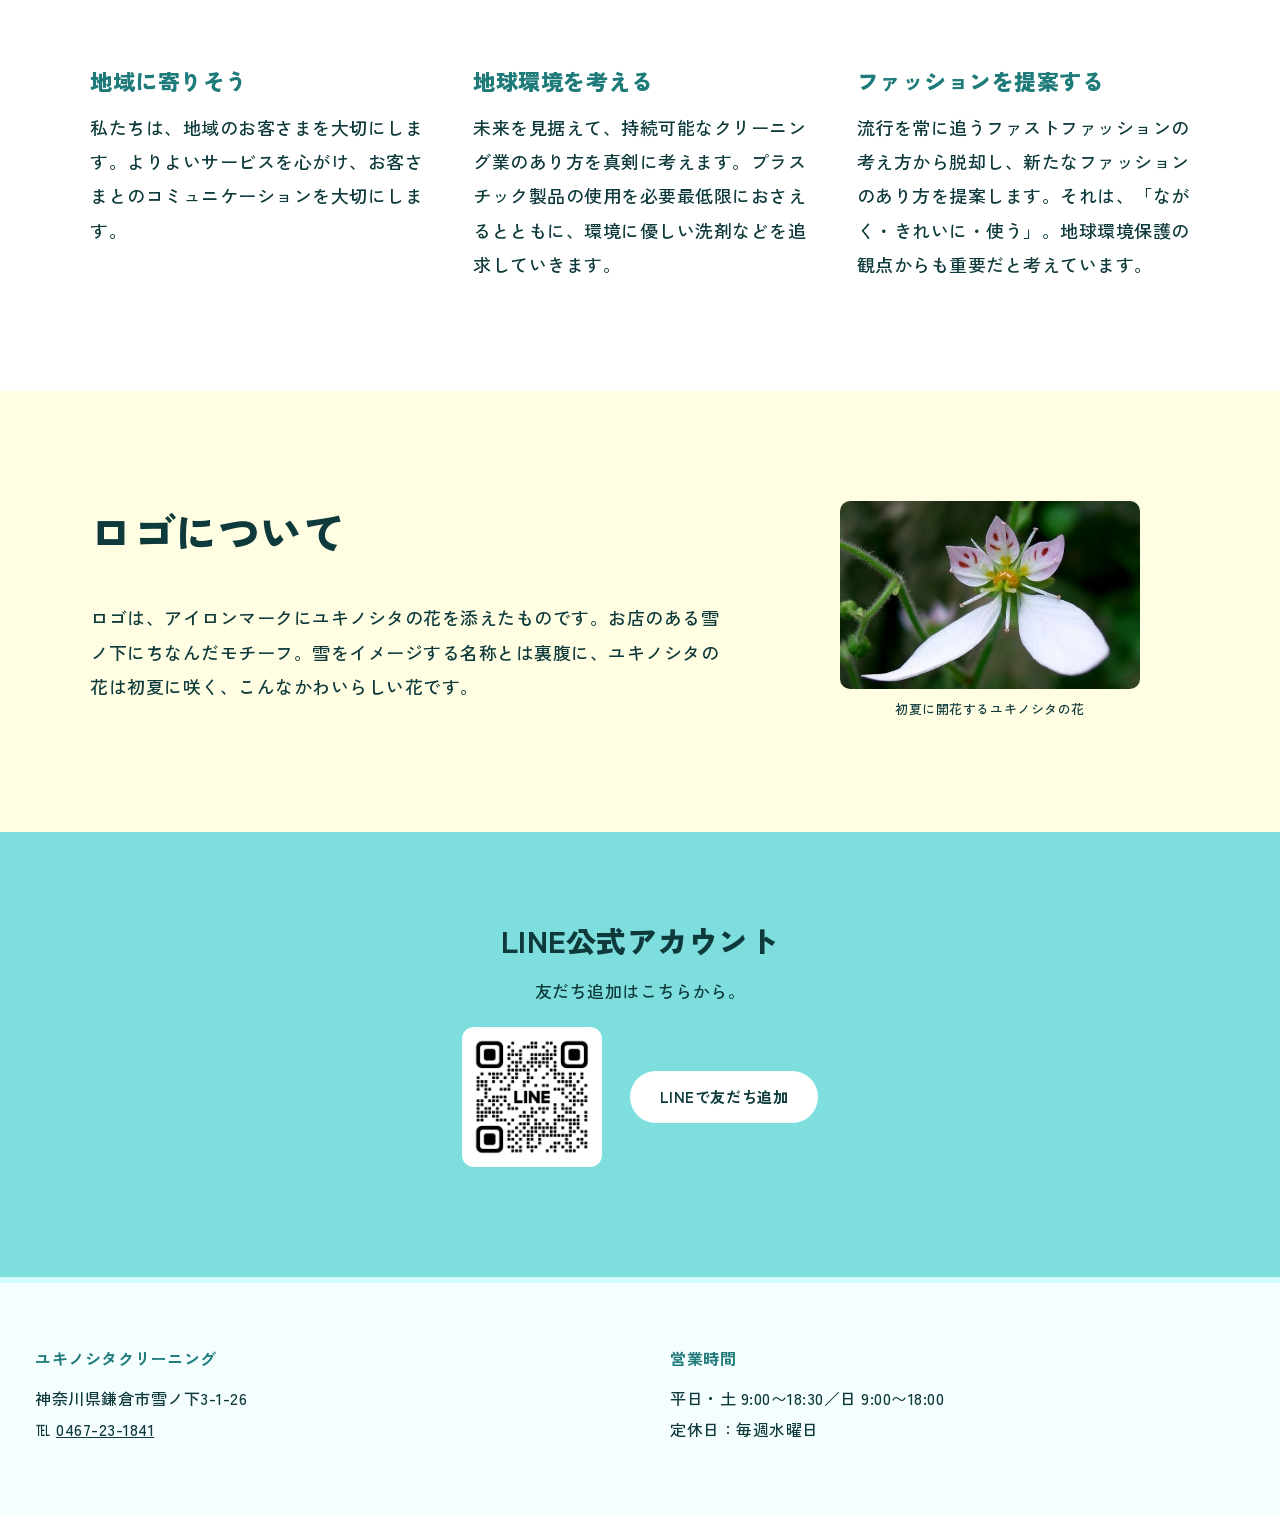
==== commit 933b2bc0: "Merge pull request #1 from wkmisr/seo-indexing Google検索向けの設定を追加（sitemap.xml, robots.txt, canonical, " ====
--- a/index.html
+++ b/index.html
@@ -1,10 +1,11 @@
 <!doctype html>
 <html lang="ja"><head><meta charset="utf-8"><meta name="viewport" content="width=device-width,initial-scale=1">
 <title>ユキノシタクリーニング｜鎌倉・雪ノ下のクリーニング店</title><meta name="description" content="鎌倉・雪ノ下のクリーニング店。最短翌日仕上げ、お急ぎの追加料金なし。Yシャツは吊るしでお持ち帰りなら275円（税込）。半年以内の保管は無料、大きなものはご相談ください。">
-<meta property="og:title" content="ユキノシタクリーニング"><meta property="og:site_name" content="ユキノシタクリーニング"><meta property="og:image" content="images/logo.jpg">
+<meta property="og:description" content="鎌倉・雪ノ下のクリーニング店。最短翌日仕上げ、お急ぎの追加料金なし。Yシャツは吊るしでお持ち帰りなら275円（税込）。半年以内の保管は無料、大きなものはご相談ください。"><link rel="canonical" href="https://yukinoshita-cleaning.github.io/"><meta property="og:url" content="https://yukinoshita-cleaning.github.io/"><meta property="og:type" content="website"><meta property="og:locale" content="ja_JP">
+<meta property="og:title" content="ユキノシタクリーニング"><meta property="og:site_name" content="ユキノシタクリーニング"><meta property="og:image" content="https://yukinoshita-cleaning.github.io/images/logo.jpg">
 <link rel="preconnect" href="https://fonts.googleapis.com"><link rel="preconnect" href="https://fonts.gstatic.com" crossorigin>
 <link href="https://fonts.googleapis.com/css2?family=Zen+Kaku+Gothic+New:wght@400;500;700;900&display=swap" rel="stylesheet">
-<link rel="stylesheet" href="assets/style.css"><link rel="icon" href="favicon.ico" sizes="48x48"><link rel="icon" type="image/png" sizes="32x32" href="images/favicon-32.png"><link rel="apple-touch-icon" href="images/apple-touch-icon.png"><script type="application/ld+json">{"@context": "https://schema.org", "@type": "DryCleaningOrLaundry", "name": "ユキノシタクリーニング", "telephone": "+81-467-23-1841", "address": {"@type": "PostalAddress", "addressCountry": "JP", "addressRegion": "神奈川県", "addressLocality": "鎌倉市", "streetAddress": "雪ノ下3-1-26"}, "geo": {"@type": "GeoCoordinates", "latitude": 35.322739, "longitude": 139.557242}, "openingHoursSpecification": [{"@type": "OpeningHoursSpecification", "dayOfWeek": ["Monday", "Tuesday", "Thursday", "Friday", "Saturday"], "opens": "09:00", "closes": "18:30"}, {"@type": "OpeningHoursSpecification", "dayOfWeek": "Sunday", "opens": "09:00", "closes": "18:00"}]}</script></head><body>
+<link rel="stylesheet" href="assets/style.css"><link rel="icon" href="favicon.ico" sizes="48x48"><link rel="icon" type="image/png" sizes="32x32" href="images/favicon-32.png"><link rel="apple-touch-icon" href="images/apple-touch-icon.png"><script type="application/ld+json">{"@context": "https://schema.org", "@type": "DryCleaningOrLaundry", "name": "ユキノシタクリーニング", "url": "https://yukinoshita-cleaning.github.io/", "image": "https://yukinoshita-cleaning.github.io/images/logo.jpg", "email": "yukinoshita.cleaning@icloud.com", "sameAs": ["https://twitter.com/Yukinoshita_Cl", "https://lin.ee/5aXbe80"], "telephone": "+81-467-23-1841", "address": {"@type": "PostalAddress", "addressCountry": "JP", "addressRegion": "神奈川県", "addressLocality": "鎌倉市", "streetAddress": "雪ノ下3-1-26"}, "geo": {"@type": "GeoCoordinates", "latitude": 35.322739, "longitude": 139.557242}, "openingHoursSpecification": [{"@type": "OpeningHoursSpecification", "dayOfWeek": ["Monday", "Tuesday", "Thursday", "Friday", "Saturday"], "opens": "09:00", "closes": "18:30"}, {"@type": "OpeningHoursSpecification", "dayOfWeek": "Sunday", "opens": "09:00", "closes": "18:00"}]}</script></head><body>
 <header class="site-header"><nav class="site-nav"><a href="index.html" aria-current="page">Home</a><a href="access.html">Access</a><a href="price-list.html">Price List</a><a href="faq.html">FAQ</a></nav>
 <a class="logo" href="index.html"><img src="images/logo.jpg" alt="ユキノシタクリーニング"></a>
 <div class="header-right"><a class="tw" href="https://lin.ee/5aXbe80" aria-label="LINE" target="_blank" rel="noopener"><svg viewBox="0 0 24 24"><path d="M12 2C6.5 2 2 5.6 2 10c0 3.9 3.5 7.2 8.2 7.9.3.1.8.2.9.5.1.3.1.7 0 1l-.1.9c0 .3-.2 1 .9.5s5.9-3.5 8-6C21.300 13 22 11.600 22 10c0-4.400-4.500-8-10-8z"/></svg></a><a class="tw" href="https://twitter.com/Yukinoshita_Cl" aria-label="Twitter"><svg viewBox="0 0 24 24"><path d="M22 5.9c-.7.3-1.5.5-2.4.7.9-.5 1.5-1.3 1.8-2.3-.8.5-1.7.8-2.6 1a4.1 4.1 0 0 0-7 3.7A11.7 11.7 0 0 1 3.3 4.7a4.1 4.1 0 0 0 1.3 5.5c-.7 0-1.3-.2-1.9-.5 0 2 1.4 3.7 3.3 4.1-.6.2-1.2.2-1.8.1.5 1.6 2 2.8 3.8 2.9A8.2 8.2 0 0 1 2 18.5 11.6 11.6 0 0 0 8.3 20.3c7.5 0 11.7-6.3 11.7-11.7v-.5c.8-.6 1.5-1.3 2-2.2z"/></svg></a><a class="btn" href="contact.html">Contact Us</a></div></header>
--- a/assets/style.css
+++ b/assets/style.css
@@ -1,7 +1,7 @@
-:root{--ink:#17494b;--roof:#d3fcff;--deep:#1f7a7a;--tint:#f4feff;--petal:#ffb9d1;--cedar:#fffee2;--sky:#7ededd;--white:#fff;--sans:"Zen Kaku Gothic New","Hiragino Kaku Gothic ProN","Noto Sans JP",sans-serif}
+:root{--ink:#0f3a3c;--roof:#d3fcff;--deep:#1f7a7a;--tint:#f4feff;--petal:#ffb9d1;--cedar:#fffee2;--sky:#7ededd;--white:#fff;--sans:"Zen Kaku Gothic New","Hiragino Kaku Gothic ProN","Noto Sans JP",sans-serif}
 *{box-sizing:border-box}
 html{scroll-behavior:smooth}
-body{margin:0;background:var(--white);color:var(--ink);font-family:var(--sans);font-weight:400;line-height:1.9;letter-spacing:.03em}
+body{margin:0;background:var(--white);color:var(--ink);font-family:var(--sans);font-weight:500;line-height:1.9;font-size:17px;letter-spacing:.03em}
 a{color:inherit}
 :focus-visible{outline:3px solid var(--deep);outline-offset:3px}
 /* header */
@@ -33,12 +33,12 @@
 .strip h2{font-size:14px;font-weight:700;margin:0;color:var(--deep)}
 .strip p{margin:0;font-size:18px;font-weight:700;line-height:1.6}
 .strip a{text-decoration:none}
-.strip small{display:block;font-size:13px;font-weight:400;opacity:.85}
+.strip small{display:block;font-size:14px;font-weight:400;opacity:.85}
 /* reasons */
 .reasons{display:grid;grid-template-columns:repeat(4,1fr)}
 .reason{padding:56px 32px 60px}
 .reason h3{font-size:clamp(24px,2.6vw,34px);line-height:1.35;font-weight:900;margin:0 0 16px}
-.reason p{margin:0;font-size:16px}
+.reason p{margin:0;font-size:18px}
 .reason small{display:block;margin-top:10px;font-size:13px}
 .r1{background:var(--roof)}.r2{background:var(--cedar)}.r3{background:#a6efe8}.r4{background:var(--sky)}
 /* sections */
@@ -50,7 +50,7 @@
 .flow li{counter-increment:s;border-top:6px solid var(--deep);padding-top:20px}
 .flow li:before{content:counter(s);display:block;font-size:56px;font-weight:900;line-height:1;color:var(--deep);margin-bottom:10px}
 .flow h3{font-size:22px;margin:0 0 8px}
-.flow p{margin:0;font-size:16px}
+.flow p{margin:0;font-size:18px}
 .pricerow{display:grid;grid-template-columns:1.3fr 1fr;gap:70px;align-items:start}
 .mini{width:100%;border-collapse:collapse;font-size:18px}
 .mini th,.mini td{padding:.55em 0;border-bottom:2px solid var(--ink);font-weight:500;text-align:left}
@@ -58,8 +58,8 @@
 .pricerow p{margin:0 0 24px}
 .values{display:grid;grid-template-columns:repeat(3,1fr);gap:50px}
 .values h3{font-size:22px;font-weight:900;color:var(--deep);margin:0 0 8px}
-.values p{margin:0;font-size:16px}
-.story{max-width:46em;margin:0 0 70px;font-size:17px}
+.values p{margin:0;font-size:18px}
+.story{max-width:46em;margin:0 0 70px;font-size:18px}
 .story p{margin:0 0 18px}
 /* line band */
 .line-band{background:var(--sky);padding:80px 35px 90px;text-align:center}
@@ -74,11 +74,11 @@
 .rows{list-style:none;margin:0 0 120px;padding:0;border-top:4px solid var(--roof)}
 .row-item{display:grid;grid-template-columns:1fr 2fr;gap:40px;padding:36px 0;border-bottom:2px solid var(--tint)}
 .row-item h3{font-weight:900;font-size:24px;margin:0;color:var(--deep)}
-.row-item p{margin:0 0 10px;font-size:16px}
+.row-item p{margin:0 0 10px;font-size:18px}
 .faq .row-item h3{font-size:18px;line-height:1.7}
 .access{display:grid;grid-template-columns:1fr 1fr;gap:60px;margin-bottom:100px}
 .access h4{font-weight:900;font-size:18px;margin:0 0 6px;color:var(--deep)}
-.access p{margin:0 0 26px;font-size:16px}
+.access p{margin:0 0 26px;font-size:18px}
 .access .btn{line-height:48px;color:#fff}
 .access .map iframe{width:100%;height:380px;border:0;border-radius:6px}
 .contact{display:grid;grid-template-columns:1fr 1fr;gap:70px;padding:60px 35px 140px;max-width:1300px;margin:0 auto}
@@ -90,7 +90,7 @@
 form textarea{min-height:150px}
 .row{display:grid;grid-template-columns:1fr 1fr;gap:16px}
 .price{width:100%;border-collapse:collapse}
-.price th,.price td{padding:.35em 0;font-size:16px;font-weight:400;border-bottom:1px solid #cfe1d9}
+.price th,.price td{padding:.35em 0;font-size:18px;font-weight:500;border-bottom:1px solid #cfe1d9}
 .price tr:last-child th,.price tr:last-child td{border-bottom:0}
 .price th{text-align:left}
 .price td{text-align:right;white-space:nowrap;font-variant-numeric:tabular-nums;font-weight:700}
@@ -98,7 +98,7 @@
 .site-footer{background:var(--tint);color:var(--ink);border-top:6px solid var(--roof);padding:60px 35px 50px}
 .footer-in{display:grid;grid-template-columns:1fr 1fr;gap:60px;max-width:1300px;margin:0 auto}
 .site-footer h4{font-weight:700;font-size:16px;margin:0 0 10px;color:var(--deep)}
-.site-footer p{margin:0 0 22px;font-size:15px}
+.site-footer p{margin:0 0 22px;font-size:16px}
 .site-footer.simple{padding:28px 35px;text-align:center}
 .site-footer.simple p{margin:0;font-size:13px}
 @media(max-width:900px){.reasons,.strip-in{grid-template-columns:1fr 1fr}.flow,.values,.pricerow{grid-template-columns:1fr}.hero-in{grid-template-columns:1fr}.hero{padding-bottom:120px}}
@@ -110,7 +110,7 @@
 /*deal*/
 .cream{background:var(--cedar)}
 .about-shop{display:grid;grid-template-columns:1.3fr 1fr;gap:60px;align-items:center}
-.about-shop p{margin:0 0 18px;font-size:17px}
+.about-shop p{margin:0 0 18px;font-size:18px}
 .about-shop figure{margin:0}
 .about-shop img{width:100%;height:auto;display:block;border-radius:10px}
 .about-shop figcaption{font-size:13px;text-align:center;margin-top:8px}
@@ -126,13 +126,14 @@
 .deal{text-align:center}
 .deal h3{font-weight:900;font-size:clamp(17px,1.8vw,22px);line-height:1.5;margin:0}
 .deal .big{display:block;font-weight:900;font-size:clamp(34px,4.6vw,58px);line-height:1.15;color:var(--petal);-webkit-text-stroke:6px var(--deep);paint-order:stroke fill;margin:.1em 0}
-.deal p{margin:0 0 6px;font-size:16px;font-weight:500}
+.deal p{margin:0 0 6px;font-size:18px;font-weight:500}
 .deal small{display:block;font-size:13px}
 .deal img{display:block;width:100%;max-width:520px;height:auto;margin:18px auto 0}
-.pricelist p{margin:22px 0 22px;font-size:15px}
+.pricelist p{margin:22px 0 22px;font-size:16px}
 .btn.accent{background:var(--petal);color:var(--ink)}
 .btn.accent:hover{background:var(--ink);color:#fff}
 .logo-sec{background:var(--cedar)}
 .about-shop{grid-template-columns:1.6fr 1fr}
 .about-shop figure{max-width:300px;justify-self:center}
 @media(max-width:900px){.pricegrid{grid-template-columns:1fr}}
+.gform iframe{border:0;min-height:900px;background:#fff;border-radius:10px}
